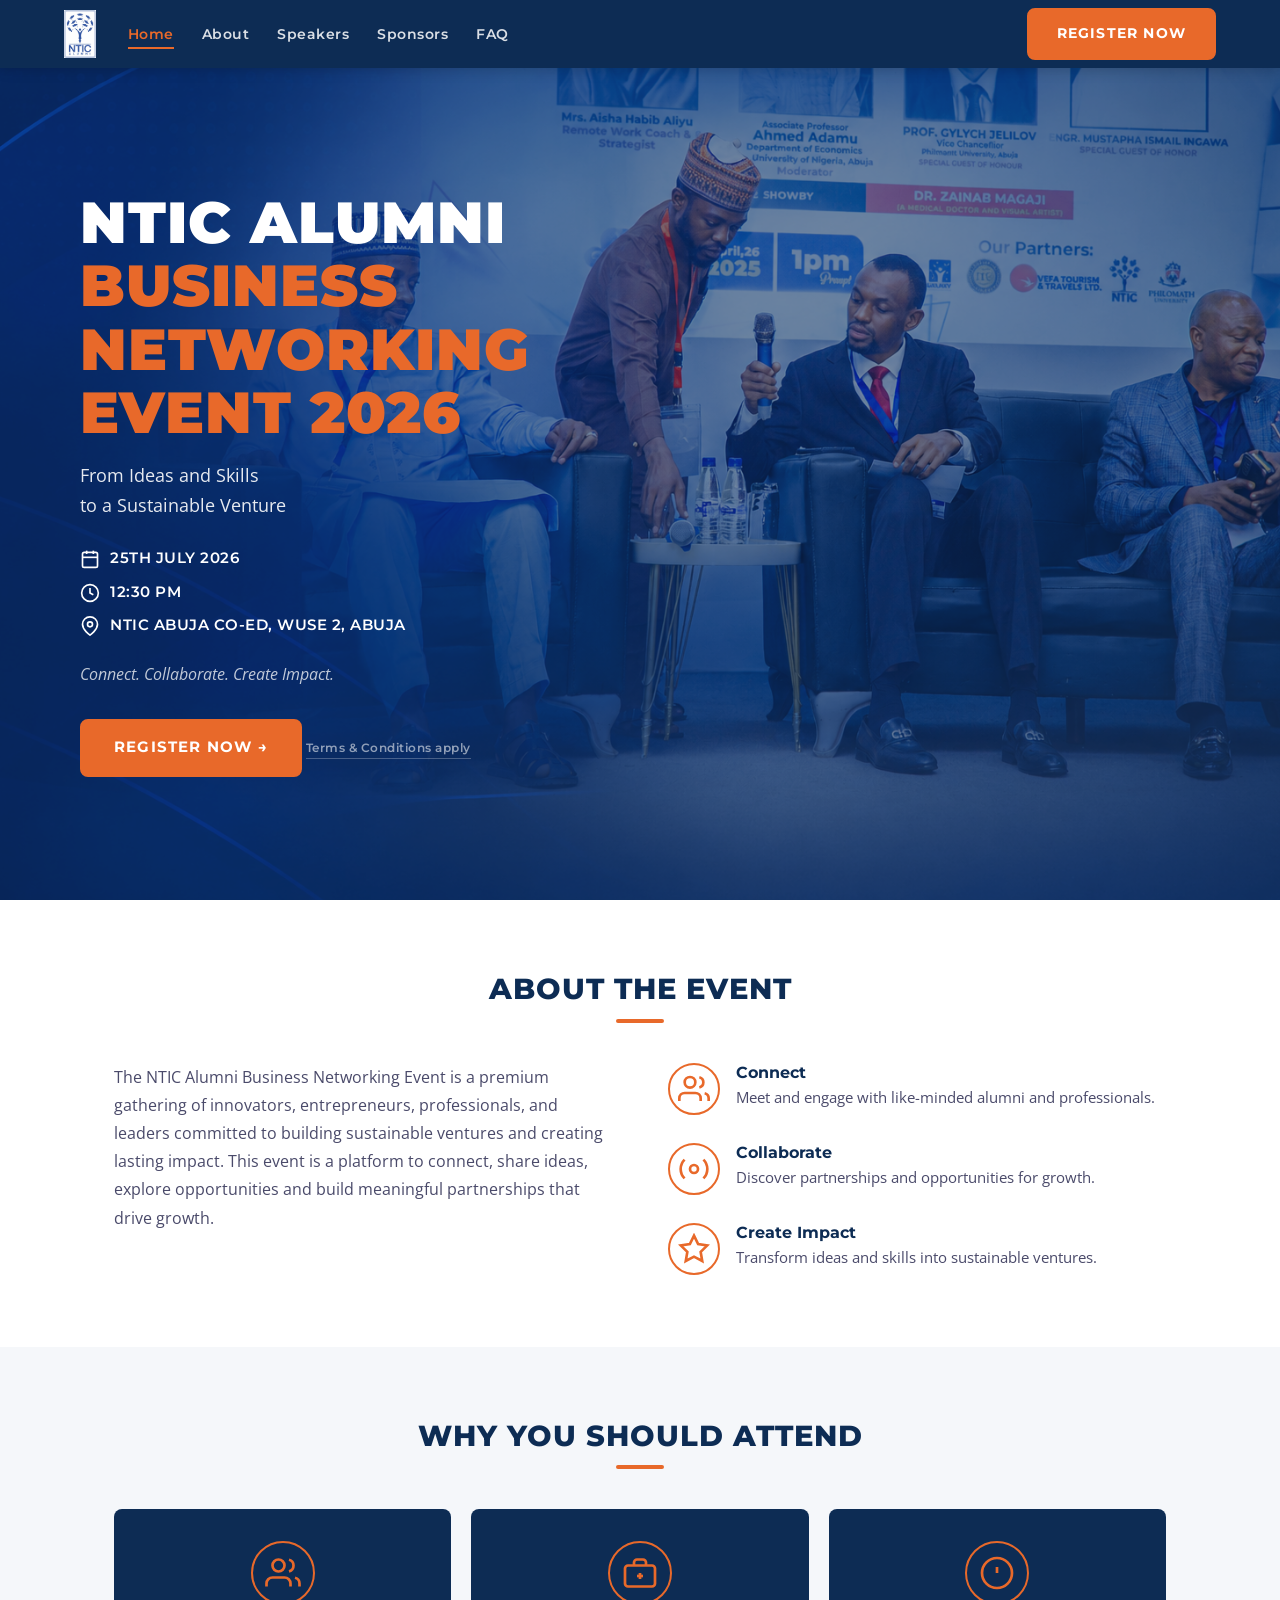
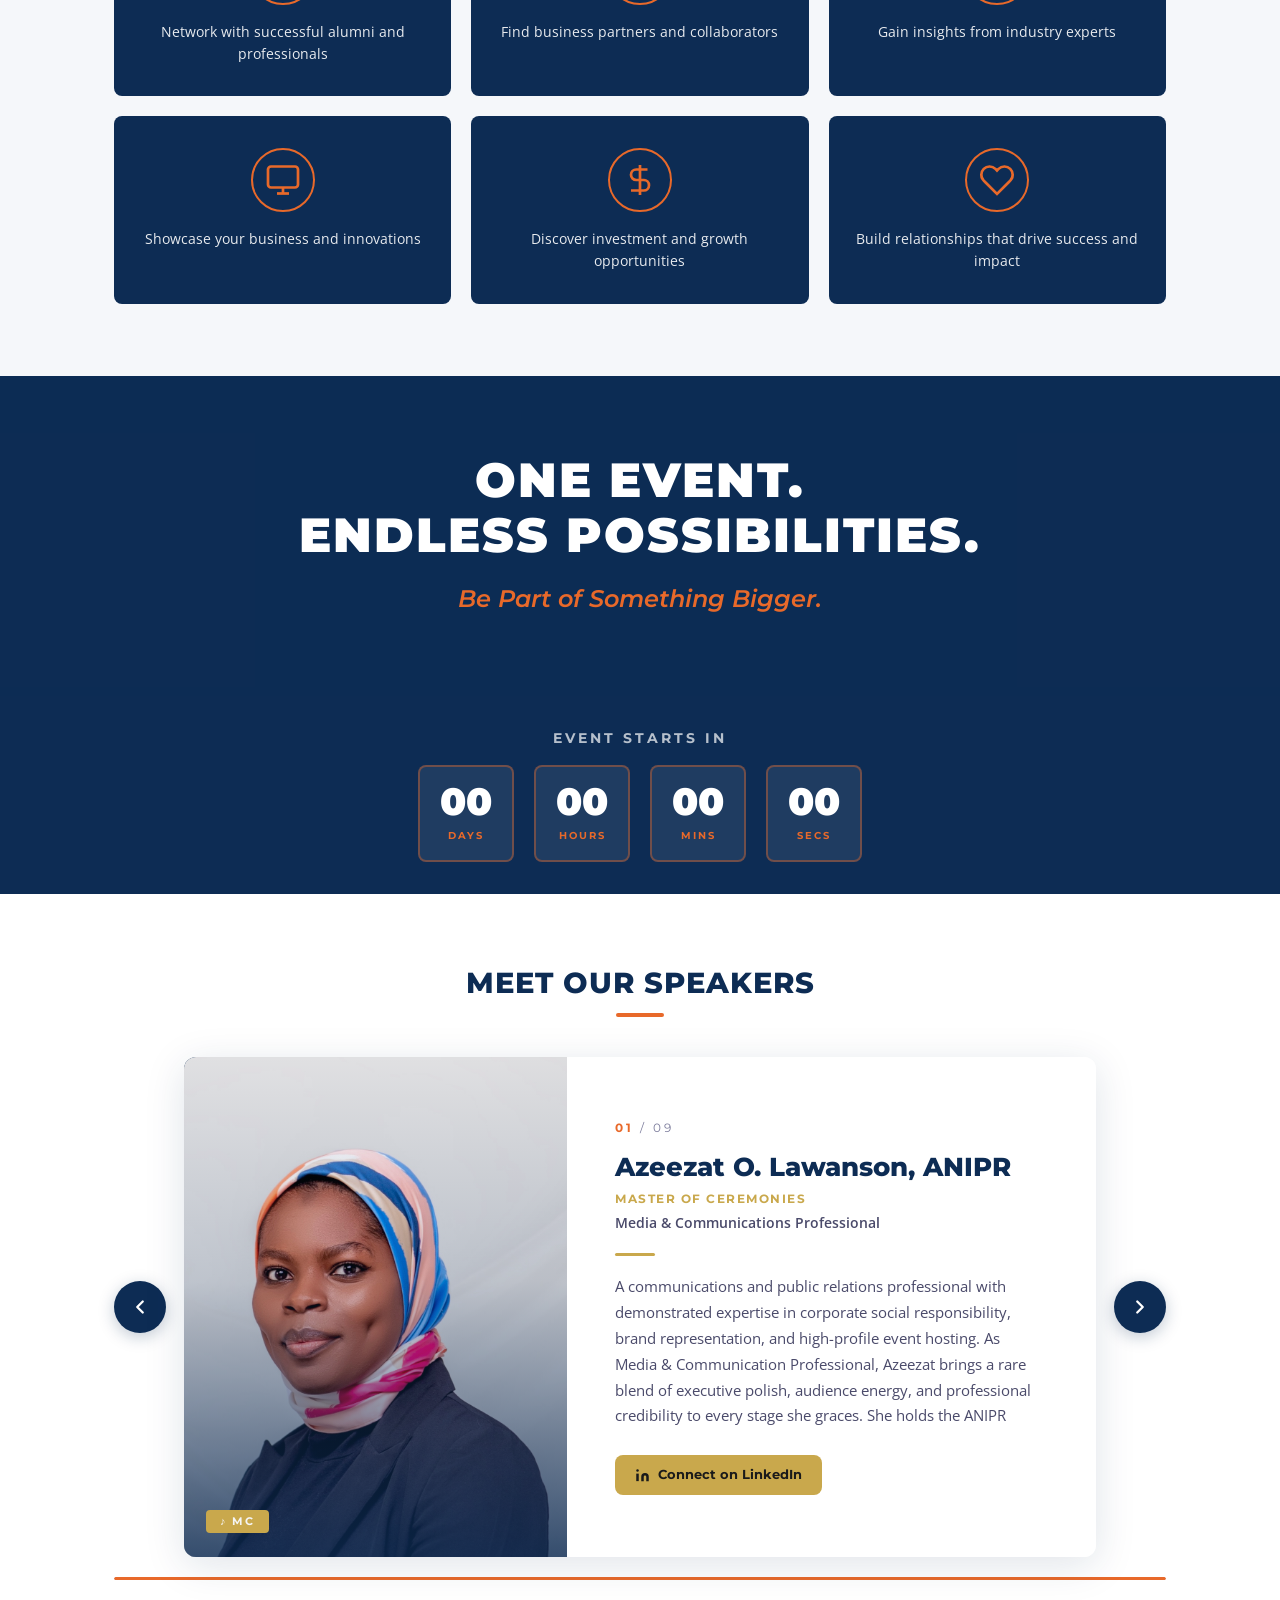
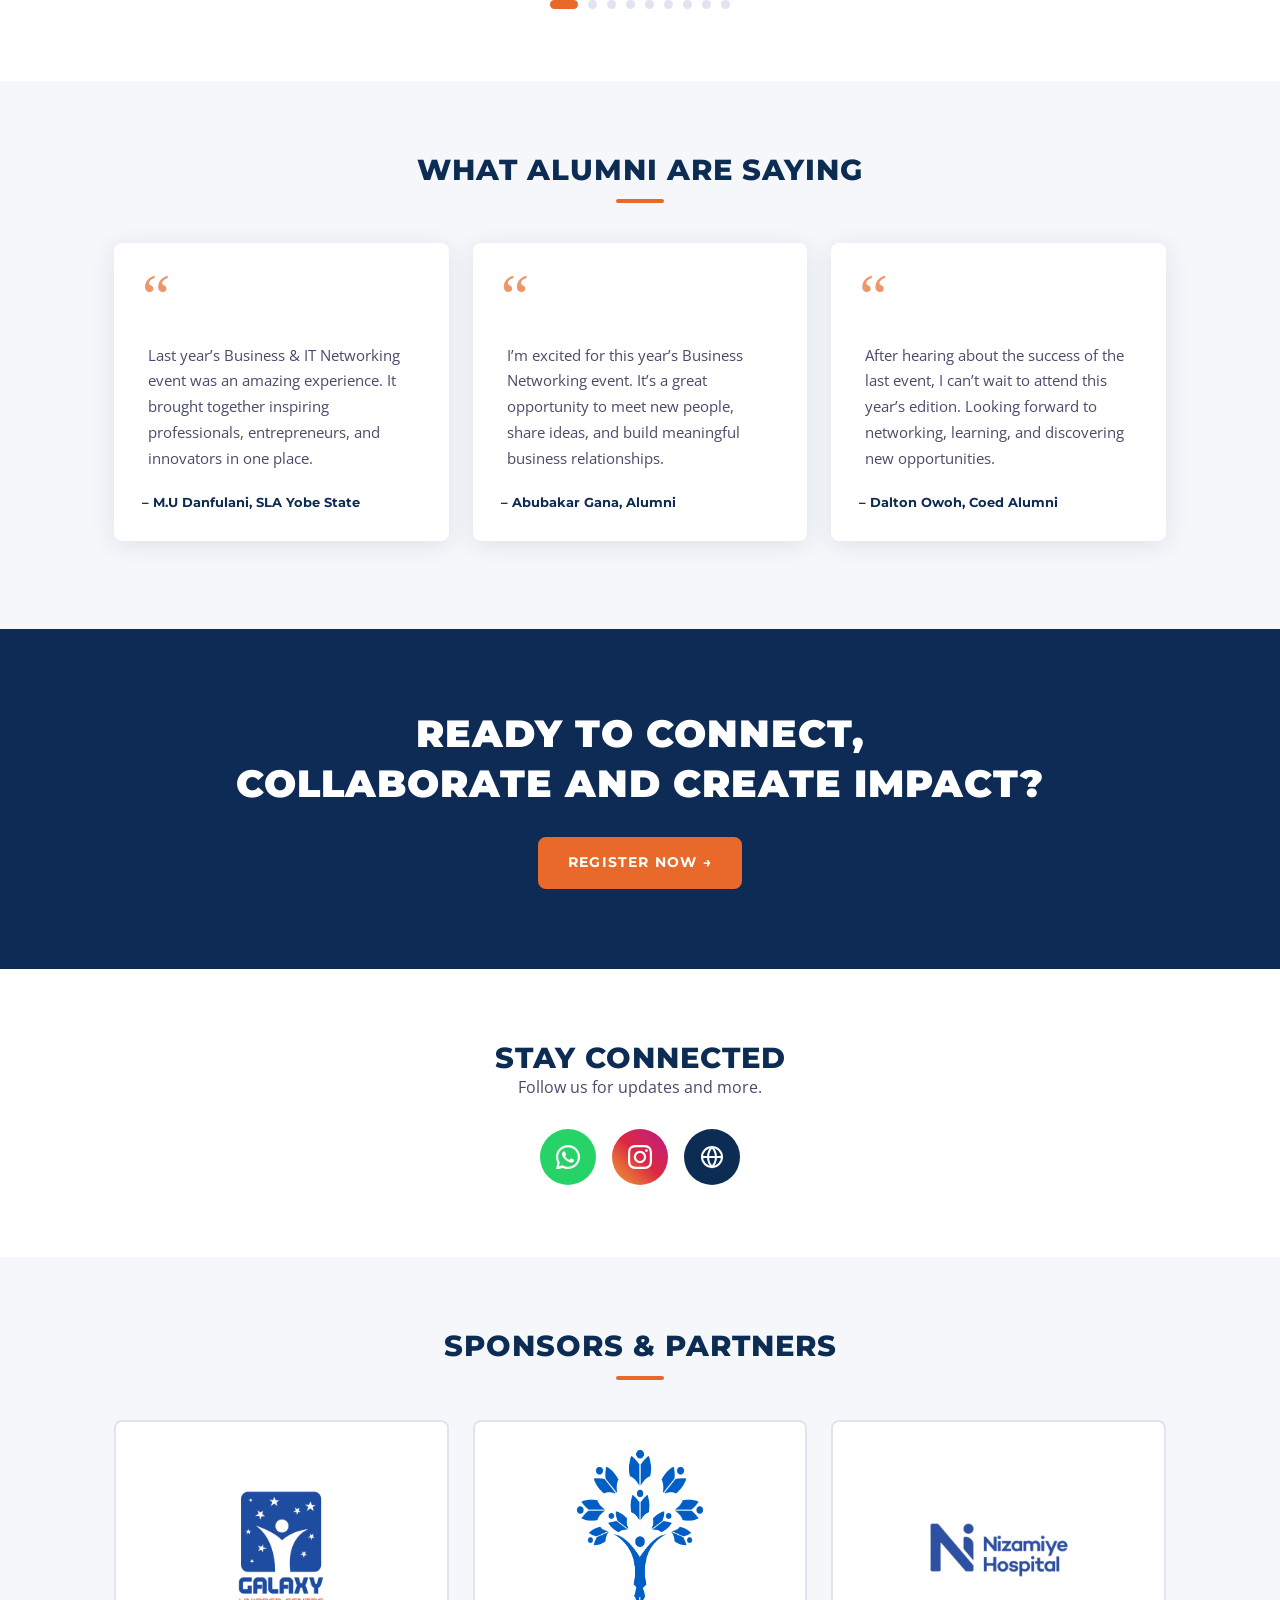
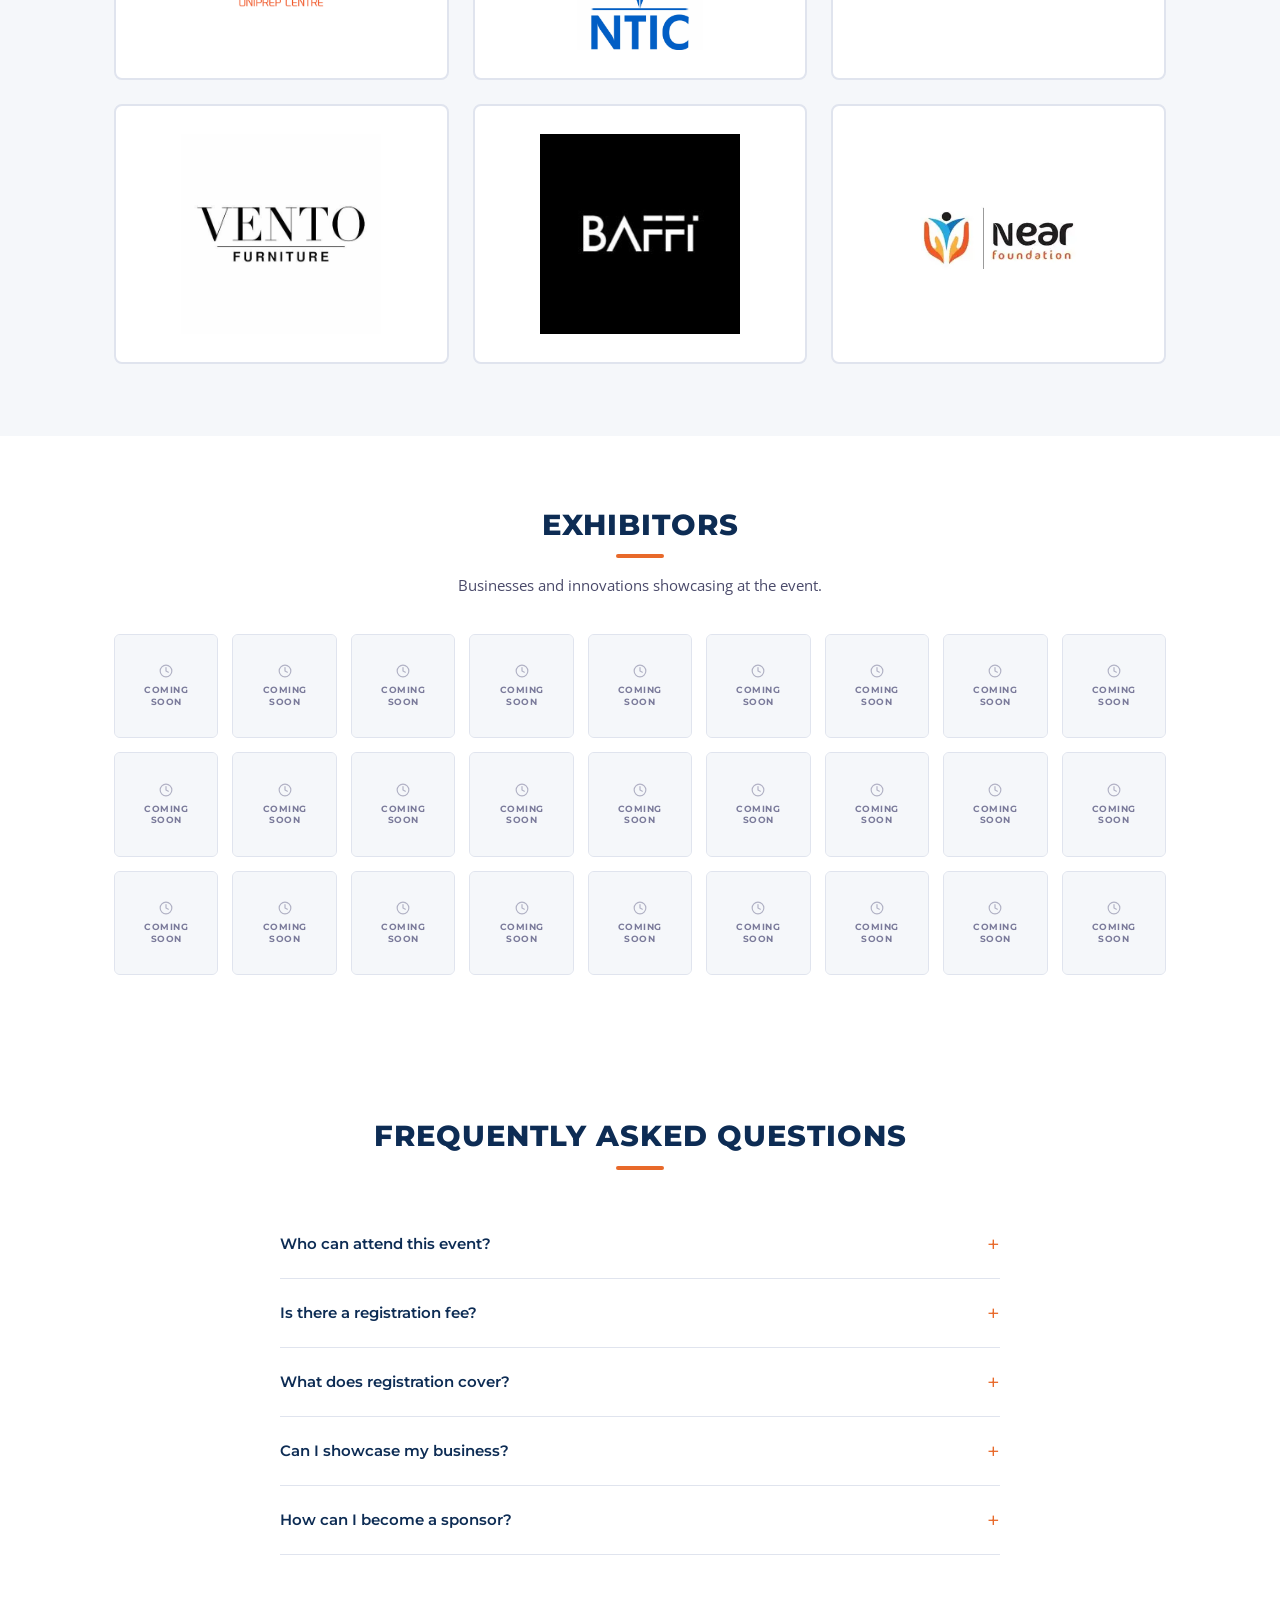
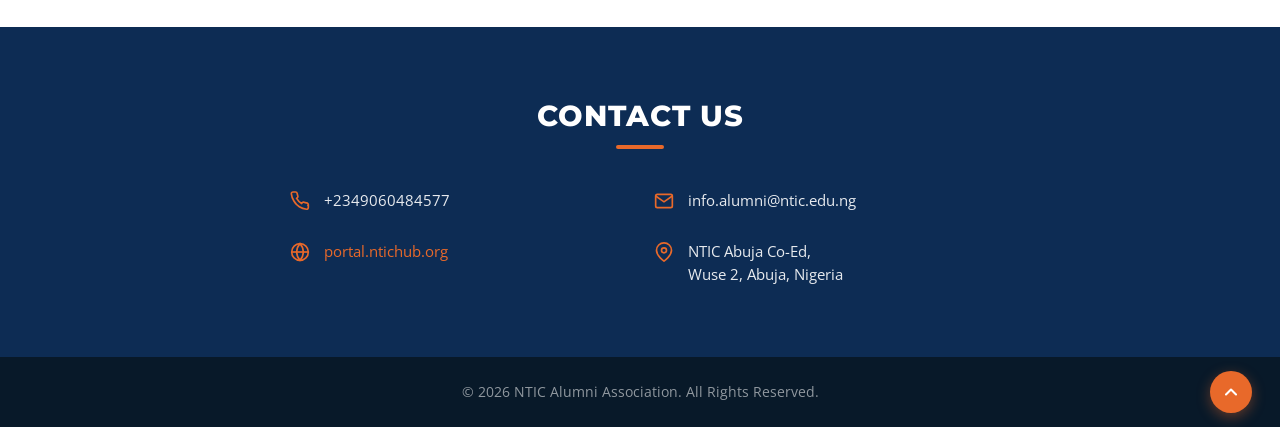
==== index.html @ 0ff814b7 "Update index.html" ====
<!DOCTYPE html>
<html lang="en">
<head>
  <meta charset="UTF-8" />
  <meta name="viewport" content="width=device-width, initial-scale=1.0" />
  <title>NTIC Alumni Business Networking Event 2026</title>
  <link href="https://fonts.googleapis.com/css2?family=Montserrat:wght@400;600;700;800;900&family=Open+Sans:wght@400;500;600&display=swap" rel="stylesheet" />
  <link rel="stylesheet" href="style.css" />
  <link rel="icon" type="image/png" href="images/favicon.png">

</head>
<body>

  <!-- ===================== STICKY NAV ===================== -->
  <nav class="navbar" id="navbar">
    <div class="nav-container">
      <a href="#" class="nav-logo">
        <img src="images/logo.png" alt="NTIC Alumni Logo" onerror="this.onerror=null;this.src='';this.parentElement.innerHTML='<div class=\'logo-text\'>NTIC<br><span>ALUMNI</span></div>'" />
      </a>
      <ul class="nav-links">
        <li><a href="#home" class="nav-link active">Home</a></li>
        <li><a href="#about" class="nav-link">About</a></li>
        <li><a href="#speakers" class="nav-link">Speakers</a></li>
        <li><a href="#sponsors" class="nav-link">Sponsors</a></li>
        <li><a href="#faq" class="nav-link">FAQ</a></li>
      </ul>
      <a href="https://ntichub.org/networking2026" target="_blank" class="btn-register nav-cta">REGISTER NOW</a>
      <button class="hamburger" id="hamburger" aria-label="Toggle menu">
        <span></span><span></span><span></span>
      </button>
    </div>
  </nav>

  <!-- Mobile menu -->
  <div class="mobile-menu" id="mobileMenu">
    <a href="#home" class="mobile-link">Home</a>
    <a href="#about" class="mobile-link">About</a>
    <a href="#speakers" class="mobile-link">Speakers</a>
    <a href="#sponsors" class="mobile-link">Sponsors</a>
    <a href="#faq" class="mobile-link">FAQ</a>
    <a href="https://ntichub.org/networking2026" target="_blank" class="btn-register mobile-cta">REGISTER NOW</a>
  </div>

  <!-- ===================== HERO ===================== -->
  <section class="hero" id="home">
    <div class="hero-overlay"></div>
    <img src="images/Hero-bg.png" alt="Hero background" class="hero-bg-img" onerror="this.style.display='none'" />
    <div class="hero-content">
      <h1 class="hero-title">
        NTIC ALUMNI<br />
        <span class="hero-accent">BUSINESS<br />NETWORKING<br />EVENT 2026</span>
      </h1>
      <p class="hero-subtitle">From Ideas and Skills<br />to a Sustainable Venture</p>
      <div class="hero-meta">
        <div class="hero-meta-item">
          <svg width="20" height="20" viewBox="0 0 24 24" fill="none" stroke="currentColor" stroke-width="2"><rect x="3" y="4" width="18" height="18" rx="2"/><line x1="16" y1="2" x2="16" y2="6"/><line x1="8" y1="2" x2="8" y2="6"/><line x1="3" y1="10" x2="21" y2="10"/></svg>
          <span>25TH JULY 2026</span>
        </div>
        <div class="hero-meta-item">
          <svg width="20" height="20" viewBox="0 0 24 24" fill="none" stroke="currentColor" stroke-width="2"><circle cx="12" cy="12" r="10"/><polyline points="12 6 12 12 16 14"/></svg>
          <span>12:30 PM</span>
        </div>
        <div class="hero-meta-item">
          <svg width="20" height="20" viewBox="0 0 24 24" fill="none" stroke="currentColor" stroke-width="2"><path d="M21 10c0 7-9 13-9 13s-9-6-9-13a9 9 0 0 1 18 0z"/><circle cx="12" cy="10" r="3"/></svg>
          <span>NTIC ABUJA CO-ED, WUSE 2, ABUJA</span>
        </div>
      </div>
      <p class="hero-tagline">Connect. Collaborate. Create Impact.</p>
      <a href="https://ntichub.org/exclusive/exclusive_register.php?code=NTICALUM-91BE0E" target="_blank" class="btn-register hero-btn">REGISTER NOW &rarr;</a>
      <a href="terms.html" target="_blank" class="hero-tc-link">Terms &amp; Conditions apply</a>
    </div>
  </section>

  <!-- ===================== ABOUT ===================== -->
  <section class="about section" id="about">
    <div class="container">
      <h2 class="section-title">ABOUT THE EVENT</h2>
      <div class="section-divider"></div>
      <div class="about-grid">
        <div class="about-text">
          <p>The NTIC Alumni Business Networking Event is a premium gathering of innovators, entrepreneurs, professionals, and leaders committed to building sustainable ventures and creating lasting impact. This event is a platform to connect, share ideas, explore opportunities and build meaningful partnerships that drive growth.</p>
        </div>
        <div class="about-pillars">
          <div class="pillar">
            <div class="pillar-icon">
              <svg width="32" height="32" viewBox="0 0 24 24" fill="none" stroke="#E8692A" stroke-width="2"><path d="M17 21v-2a4 4 0 0 0-4-4H5a4 4 0 0 0-4 4v2"/><circle cx="9" cy="7" r="4"/><path d="M23 21v-2a4 4 0 0 0-3-3.87"/><path d="M16 3.13a4 4 0 0 1 0 7.75"/></svg>
            </div>
            <div>
              <h4>Connect</h4>
              <p>Meet and engage with like-minded alumni and professionals.</p>
            </div>
          </div>
          <div class="pillar">
            <div class="pillar-icon">
              <svg width="32" height="32" viewBox="0 0 24 24" fill="none" stroke="#E8692A" stroke-width="2"><circle cx="12" cy="12" r="3"/><path d="M19.07 4.93a10 10 0 0 1 0 14.14"/><path d="M4.93 4.93a10 10 0 0 0 0 14.14"/></svg>
            </div>
            <div>
              <h4>Collaborate</h4>
              <p>Discover partnerships and opportunities for growth.</p>
            </div>
          </div>
          <div class="pillar">
            <div class="pillar-icon">
              <svg width="32" height="32" viewBox="0 0 24 24" fill="none" stroke="#E8692A" stroke-width="2"><polygon points="12 2 15.09 8.26 22 9.27 17 14.14 18.18 21.02 12 17.77 5.82 21.02 7 14.14 2 9.27 8.91 8.26 12 2"/></svg>
            </div>
            <div>
              <h4>Create Impact</h4>
              <p>Transform ideas and skills into sustainable ventures.</p>
            </div>
          </div>
        </div>
      </div>
    </div>
  </section>

  <!-- ===================== WHY ATTEND ===================== -->
  <section class="why section" id="why">
    <div class="container">
      <h2 class="section-title">WHY YOU SHOULD ATTEND</h2>
      <div class="section-divider"></div>
      <div class="why-grid">
        <div class="why-card">
          <div class="why-icon">
            <svg width="36" height="36" viewBox="0 0 24 24" fill="none" stroke="#E8692A" stroke-width="1.8"><path d="M17 21v-2a4 4 0 0 0-4-4H5a4 4 0 0 0-4 4v2"/><circle cx="9" cy="7" r="4"/><path d="M23 21v-2a4 4 0 0 0-3-3.87"/><path d="M16 3.13a4 4 0 0 1 0 7.75"/></svg>
          </div>
          <p>Network with successful alumni and professionals</p>
        </div>
        <div class="why-card">
          <div class="why-icon">
            <svg width="36" height="36" viewBox="0 0 24 24" fill="none" stroke="#E8692A" stroke-width="1.8"><rect x="2" y="7" width="20" height="14" rx="2"/><path d="M16 7V5a2 2 0 0 0-2-2h-4a2 2 0 0 0-2 2v2"/><line x1="12" y1="12" x2="12" y2="16"/><line x1="10" y1="14" x2="14" y2="14"/></svg>
          </div>
          <p>Find business partners and collaborators</p>
        </div>
        <div class="why-card">
          <div class="why-icon">
            <svg width="36" height="36" viewBox="0 0 24 24" fill="none" stroke="#E8692A" stroke-width="1.8"><circle cx="12" cy="12" r="10"/><line x1="12" y1="8" x2="12" y2="12"/><line x1="12" y1="16" x2="12.01" y2="16"/></svg>
          </div>
          <p>Gain insights from industry experts</p>
        </div>
        <div class="why-card">
          <div class="why-icon">
            <svg width="36" height="36" viewBox="0 0 24 24" fill="none" stroke="#E8692A" stroke-width="1.8"><rect x="2" y="3" width="20" height="14" rx="2"/><path d="M8 21h8"/><path d="M12 17v4"/></svg>
          </div>
          <p>Showcase your business and innovations</p>
        </div>
        <div class="why-card">
          <div class="why-icon">
            <svg width="36" height="36" viewBox="0 0 24 24" fill="none" stroke="#E8692A" stroke-width="1.8"><line x1="12" y1="2" x2="12" y2="22"/><path d="M17 5H9.5a3.5 3.5 0 0 0 0 7h5a3.5 3.5 0 0 1 0 7H6"/></svg>
          </div>
          <p>Discover investment and growth opportunities</p>
        </div>
        <div class="why-card">
          <div class="why-icon">
            <svg width="36" height="36" viewBox="0 0 24 24" fill="none" stroke="#E8692A" stroke-width="1.8"><path d="M20.84 4.61a5.5 5.5 0 0 0-7.78 0L12 5.67l-1.06-1.06a5.5 5.5 0 0 0-7.78 7.78l1.06 1.06L12 21.23l7.78-7.78 1.06-1.06a5.5 5.5 0 0 0 0-7.78z"/></svg>
          </div>
          <p>Build relationships that drive success and impact</p>
        </div>
      </div>
    </div>
  </section>

  <!-- ===================== ONE EVENT BANNER ===================== -->
  <section class="banner-dark">
    <div class="banner-overlay"></div>
    <img src="images/city-bg.jpg" alt="City background" class="banner-bg-img" onerror="this.style.display='none'" />
    <div class="banner-content">
      <h2 class="banner-heading">ONE EVENT.<br />ENDLESS POSSIBILITIES.</h2>
      <p class="banner-italic">Be Part of Something Bigger.</p>
    </div>
  </section>

  <!-- ===================== COUNTDOWN ===================== -->
  <section class="countdown-section">
    <p class="countdown-label">EVENT STARTS IN</p>
    <div class="countdown" id="countdown">
      <div class="countdown-item">
        <span class="countdown-num" id="cd-days">00</span>
        <span class="countdown-unit">DAYS</span>
      </div>
      <div class="countdown-item">
        <span class="countdown-num" id="cd-hours">00</span>
        <span class="countdown-unit">HOURS</span>
      </div>
      <div class="countdown-item">
        <span class="countdown-num" id="cd-mins">00</span>
        <span class="countdown-unit">MINS</span>
      </div>
      <div class="countdown-item">
        <span class="countdown-num" id="cd-secs">00</span>
        <span class="countdown-unit">SECS</span>
      </div>
    </div>
  </section>

  <!-- ===================== SPEAKERS ===================== -->

<section class="speakers section" id="speakers">
  <div class="container">
    <h2 class="section-title">MEET OUR SPEAKERS</h2>
    <div class="section-divider"></div>

    <div class="speaker-slider-wrapper" id="speakerSlider">

      <!-- Prev Arrow -->
      <button class="s-arrow s-prev" id="sPrev" aria-label="Previous speaker">
        <svg width="22" height="22" viewBox="0 0 24 24" fill="none"
             stroke="currentColor" stroke-width="2.5"
             stroke-linecap="round" stroke-linejoin="round">
          <polyline points="15 18 9 12 15 6"/>
        </svg>
      </button>

      <!-- Slides Track -->
      <div class="s-track">
        <!-- ── NEW SLIDE: MC ─────────────────────────────── -->
        <div class="s-slide active">
          <div class="s-photo">
            <img src="images/Azeezat Lawanson.jpeg"
                 alt="Azeezat O. Lawanson" loading="lazy"/>
            <div class="s-overlay">
              <span class="s-badge mc-badge" style="color: #F5F5F5;">&#9834; MC</span>
            </div>
          </div>
          <div class="s-content">
            <p class="s-count">01 <em>/ 09</em></p>
            <h3 class="s-name">Azeezat O. Lawanson, ANIPR</h3>
            <p class="s-role s-role--mc">MASTER OF CEREMONIES</p>
            <p class="s-company">Media &amp; Communications Professional</p>
            <div class="s-rule s-rule--mc"></div>
            <p class="s-bio">A communications and public relations professional with demonstrated expertise in corporate social responsibility, brand representation, and high-profile event hosting. As Media & Communication Professional, Azeezat brings a rare blend of executive polish, audience energy, and professional credibility to every stage she graces. She holds the ANIPR designation, affirming her standing in Nigeria's public relations industry.</p>
            <a href="https://www.linkedin.com/in/azeezat-o-lawanson-anipr-5718a1224/"
               target="_blank" rel="noopener" class="s-linkedin s-linkedin--mc">
              <svg width="15" height="15" viewBox="0 0 24 24" fill="currentColor">
                <path d="M16 8a6 6 0 0 1 6 6v7h-4v-7a2 2 0 0 0-2-2 2 2 0 0 0-2 2v7h-4v-7a6 6 0 0 1 6-6z"/>
                <rect x="2" y="9" width="4" height="12"/><circle cx="4" cy="4" r="2"/>
              </svg>
              Connect on LinkedIn
            </a>
          </div>
        </div>

        <!-- ── NEW SLIDE: MODERATOR ──────────────────────── -->
        <div class="s-slide">
          <div class="s-photo">
            <img src="images/Dr Umar Adam Ibrahim.jpeg"
                 alt="Dr. Umar Adam Ibrahim" loading="lazy"/>
            <div class="s-overlay">
              <span class="s-badge moderator-badge" style="color: #F5F5F5;">&#9671; MODERATOR</span>
            </div>
          </div>
          <div class="s-content">
            <p class="s-count">02 <em>/ 09</em></p>
            <h3 class="s-name">Dr. Umar Adam Ibrahim</h3>
            <p class="s-role s-role--mod">MODERATOR</p>
            <p class="s-company">Director &mdash; STEM Research Center</p>
            <div class="s-rule s-rule--mod"></div>
            <p class="s-bio">A seasoned academic leader and STEM advocate serving as Director of the STEM Research Center. Dr. Ibrahim brings intellectual rigour, structured facilitation, and deep domain expertise to every platform he leads. His ability to synthesise complex ideas, manage diverse panel dynamics, and guide meaningful discourse makes him the ideal voice to anchor the conversations that will shape this event.</p>
            <a href="https://www.linkedin.com/in/umar-adam-ibrahim/"
               target="_blank" rel="noopener" class="s-linkedin s-linkedin--mod">
              <svg width="15" height="15" viewBox="0 0 24 24" fill="currentColor">
                <path d="M16 8a6 6 0 0 1 6 6v7h-4v-7a2 2 0 0 0-2-2 2 2 0 0 0-2 2v7h-4v-7a6 6 0 0 1 6-6z"/>
                <rect x="2" y="9" width="4" height="12"/><circle cx="4" cy="4" r="2"/>
              </svg>
              Connect on LinkedIn
            </a>
          </div>
        </div>

       <!-- SLIDE 1 -->
        <div class="s-slide active">
          <div class="s-photo">
            <img src="images/Dr Chudi Ugwuada-Ezirigwe.jpeg"
                 alt="Dr Chudi Ugwuada-Ezirigwe" loading="lazy"/>
            <div class="s-overlay">
              <span class="s-badge keynote-badge">&#10022; KEYNOTE SPEAKER</span>
            </div>
          </div>
          <div class="s-content">
            <p class="s-count">03 <em>/ 09</em></p>
            <h3 class="s-name">Dr Chudi Ugwuada-Ezirigwe</h3>
            <p class="s-role">CHIEF EXECUTIVE / MANAGING DIRECTOR</p>
            <p class="s-company">Ag. Managing Director/CEO &mdash; Abuja Enterprise Agency (AEA)</p>
            <div class="s-rule"></div>
            <p class="s-bio">Dr. Chudi Ugwuada-Ezirigwe serves as the Acting Managing Director and CEO of the Abuja Enterprise Agency (AEA), championing entrepreneurship, investment facilitation, and economic development across the Federal Capital Territory. He brings extensive leadership experience in public sector enterprise and business development, positioning AEA as a key catalyst for sustainable economic growth in Abuja.</p>
            <a href="https://www.linkedin.com/in/chudi-ugwuada-ezirigwe-99b52832/"
               target="_blank" rel="noopener" class="s-linkedin">
              <svg width="15" height="15" viewBox="0 0 24 24" fill="currentColor">
                <path d="M16 8a6 6 0 0 1 6 6v7h-4v-7a2 2 0 0 0-2-2 2 2 0 0 0-2 2v7h-4v-7a6 6 0 0 1 6-6z"/>
                <rect x="2" y="9" width="4" height="12"/><circle cx="4" cy="4" r="2"/>
              </svg>
              Connect on LinkedIn
            </a>
          </div>
        </div>

        <!-- SLIDE 2 -->
        <div class="s-slide">
          <div class="s-photo">
            <img src="images/Surayyah Ahmad.jpeg"
                 alt="Surayyah Ahmad" loading="lazy"/>
            <div class="s-overlay">
              <span class="s-badge panelist-badge">PANELIST</span>
            </div>
          </div>
          <div class="s-content">
            <p class="s-count">04 <em>/ 09</em></p>
            <h3 class="s-name">Surayyah Ahmad</h3>
            <p class="s-alumni-tag">&#127891; NTIC Alumni &bull; Class of 2013</p>
            <p class="s-role">CO-FOUNDER / TASK MASTER</p>
            <p class="s-company">Founding Partner, Sabou Capital &nbsp;&bull;&nbsp; Task Master, YEIB</p>
            <div class="s-rule"></div>
            <p class="s-bio">Founding Partner at Sabou Capital, an investment platform providing funding and technical support to high-growth SMEs across West and Central Africa with a strong gender lens. She chairs the Laidlaw Foundation Women in Business Board and serves on several startup advisory boards. She is also the Taskmaster spearheading the operationalisation of the Youth Entrepreneurship Investment Bank (YEIB) &mdash; a $300 million blended capital vehicle co-owned by NSIA and DBN, conceptualised by the African Development Bank.</p>
            <a href="https://www.linkedin.com/in/surayyah-ahmad-sani/"
               target="_blank" rel="noopener" class="s-linkedin">
              <svg width="15" height="15" viewBox="0 0 24 24" fill="currentColor">
                <path d="M16 8a6 6 0 0 1 6 6v7h-4v-7a2 2 0 0 0-2-2 2 2 0 0 0-2 2v7h-4v-7a6 6 0 0 1 6-6z"/>
                <rect x="2" y="9" width="4" height="12"/><circle cx="4" cy="4" r="2"/>
              </svg>
              Connect on LinkedIn
            </a>
          </div>
        </div>

        <!-- SLIDE 3 -->
        <div class="s-slide">
          <div class="s-photo">
            <img src="images/Layla.jpeg"
                 alt="Laylah Ali Othman" loading="lazy"/>
            <div class="s-overlay">
              <span class="s-badge panelist-badge">PANELIST</span>
            </div>
          </div>
          <div class="s-content">
            <p class="s-count">05 <em>/ 09</em></p>
            <h3 class="s-name">Laylah Ali Othman</h3>
            <p class="s-role">FOUNDER / CEO</p>
            <p class="s-company">CEO &mdash; L&amp;N Group of Companies</p>
            <div class="s-rule"></div>
            <p class="s-bio">A renowned entrepreneur, motivational speaker, and philanthropist committed to inspiring and uplifting others. Through her YouTube channel, she shares insightful business advice, powerful motivational quotes, and highlights of her charity work. She is best known for her home furnishings business and as the owner of the L Magazine publishing company, home to the flagship programme Voices of the Youth.</p>
            <a href="https://www.linkedin.com/in/laylah-ali-othman-81280b91/"
               target="_blank" rel="noopener" class="s-linkedin">
              <svg width="15" height="15" viewBox="0 0 24 24" fill="currentColor">
                <path d="M16 8a6 6 0 0 1 6 6v7h-4v-7a2 2 0 0 0-2-2 2 2 0 0 0-2 2v7h-4v-7a6 6 0 0 1 6-6z"/>
                <rect x="2" y="9" width="4" height="12"/><circle cx="4" cy="4" r="2"/>
              </svg>
              Connect on LinkedIn
            </a>
          </div>
        </div>

        <!-- SLIDE 4 -->
        <div class="s-slide">
          <div class="s-photo">
            <img src="images/Kenneth_Sesugh_Uvah_1080x1080.jpg"
                 alt="Kenneth Sesugh Uvah" loading="lazy"/>
            <div class="s-overlay">
              <span class="s-badge panelist-badge">PANELIST</span>
            </div>
          </div>
          <div class="s-content">
            <p class="s-count">06 <em>/ 09</em></p>
            <h3 class="s-name">Kenneth Sesugh Uvah</h3>
            <p class="s-role">MD / CO-FOUNDER</p>
            <p class="s-company">MD &amp; Co-founder &mdash; Hyella Limited</p>
            <div class="s-rule"></div>
            <p class="s-bio">A Nigerian tech entrepreneur and executive best known as the Managing Director and Co-founder of Hyella Limited, a software solutions and digital management firm. He oversees management systems utilised across multiple sectors including real estate and enterprise operations. Kenneth also co-leads Maybeach Technologies, driving digital innovation across Nigeria's business landscape.</p>
            <a href="https://www.linkedin.com/in/kenneth-uvah-652b79104/"
               target="_blank" rel="noopener" class="s-linkedin">
              <svg width="15" height="15" viewBox="0 0 24 24" fill="currentColor">
                <path d="M16 8a6 6 0 0 1 6 6v7h-4v-7a2 2 0 0 0-2-2 2 2 0 0 0-2 2v7h-4v-7a6 6 0 0 1 6-6z"/>
                <rect x="2" y="9" width="4" height="12"/><circle cx="4" cy="4" r="2"/>
              </svg>
              Connect on LinkedIn
            </a>
          </div>
        </div>

        <!-- SLIDE 5 -->
        <div class="s-slide">
          <div class="s-photo">
            <img src="images/Aisha Ibrahim Abba.jpg"
                 alt="Aisha Ibrahim Abba" loading="lazy"/>
            <div class="s-overlay">
              <span class="s-badge panelist-badge">PANELIST</span>
            </div>
          </div>
          <div class="s-content">
            <p class="s-count">07 <em>/ 09</em></p>
            <h3 class="s-name">Aisha Ibrahim Abba</h3>
            <p class="s-role">DIRECTOR</p>
            <p class="s-company">Director &mdash; Ignite Capital</p>
            <div class="s-rule"></div>
            <p class="s-bio">A board member and visionary leader at Ignite Capital, an investment firm focused on driving private capital and entrepreneurial ecosystems across Africa. A multidisciplinary professional with deep corporate experience bridging engineering, banking, global trade, and the energy sector &mdash; Aisha brings a rare blend of technical rigour and strategic insight to every boardroom she enters.</p>
            <a href="https://www.linkedin.com/"
               target="_blank" rel="noopener" class="s-linkedin">
              <svg width="15" height="15" viewBox="0 0 24 24" fill="currentColor">
                <path d="M16 8a6 6 0 0 1 6 6v7h-4v-7a2 2 0 0 0-2-2 2 2 0 0 0-2 2v7h-4v-7a6 6 0 0 1 6-6z"/>
                <rect x="2" y="9" width="4" height="12"/><circle cx="4" cy="4" r="2"/>
              </svg>
              Connect on LinkedIn
            </a>
          </div>
        </div>

        <!-- SLIDE 6 -->
        <div class="s-slide">
          <div class="s-photo">
            <img src="images/Jamil S.G Isimbabi.jpeg"
                 alt="Jamil S.G Isimbabi" loading="lazy"/>
            <div class="s-overlay">
              <span class="s-badge panelist-badge">PANELIST</span>
            </div>
          </div>
          <div class="s-content">
            <p class="s-count">08 <em>/ 09</em></p>
            <h3 class="s-name">Jamil S.G. Isimbabi</h3>
            <p class="s-role">CEO / DESIGN CONSULTANT</p>
            <p class="s-company">Founder &amp; CEO &mdash; TreuHand Architecture &amp; Design</p>
            <div class="s-rule"></div>
            <p class="s-bio">As a Design Consultant, Mr. Isimbabi is a Founder &amp; CEO of TreuHand Architecture &amp; Design, an Abuja-based practice committed to elevating the built environment through experiential design, human-centred thinking, and immersive technology (VR/AR). With over a decade of experience in interior architecture and project delivery, his work centres on one belief: spaces should feel good, intuitive, and emotionally aligned with the people who use them. TreuHand integrates Virtual and Augmented Reality as standard tools, ensuring clients fully experience their spaces before they are built.</p>
            <a href="https://www.linkedin.com/in/jamilisimbabi/"
               target="_blank" rel="noopener" class="s-linkedin">
              <svg width="15" height="15" viewBox="0 0 24 24" fill="currentColor">
                <path d="M16 8a6 6 0 0 1 6 6v7h-4v-7a2 2 0 0 0-2-2 2 2 0 0 0-2 2v7h-4v-7a6 6 0 0 1 6-6z"/>
                <rect x="2" y="9" width="4" height="12"/><circle cx="4" cy="4" r="2"/>
              </svg>
              Connect on LinkedIn
            </a>
          </div>
        </div>

        <!-- SLIDE 7 -->
        <div class="s-slide">
          <div class="s-photo">
            <img src="images/Abdulmajeed Amussah.jpeg"
                 alt="Abdulmajeed Amussah" loading="lazy"/>
            <div class="s-overlay">
              <span class="s-badge panelist-badge">PANELIST</span>
            </div>
          </div>
          <div class="s-content">
            <p class="s-count">09 <em>/ 09</em></p>
            <h3 class="s-name">Abdulmajeed Amussah</h3>
            <p class="s-role">FOUNDER / CEO</p>
            <p class="s-company">Founder &amp; CEO &mdash; DEER Nigeria</p>
            <div class="s-rule"></div>
            <p class="s-bio">A certified management consultant with a background in mechanical engineering and over 10 years of experience in business development, strategy &amp; operations management, and engineering &amp; process design. He specialises in mining, downstream oil &amp; gas, and power generation &mdash; including on-grid, hybrid, and off-grid renewable energy solutions &mdash; bringing technical precision and strategic thinking to Nigeria's critical sectors.</p>
            <a href="https://www.linkedin.com/in/abdulmajeed-amussah-b122b1a6/"
               target="_blank" rel="noopener" class="s-linkedin">
              <svg width="15" height="15" viewBox="0 0 24 24" fill="currentColor">
                <path d="M16 8a6 6 0 0 1 6 6v7h-4v-7a2 2 0 0 0-2-2 2 2 0 0 0-2 2v7h-4v-7a6 6 0 0 1 6-6z"/>
                <rect x="2" y="9" width="4" height="12"/><circle cx="4" cy="4" r="2"/>
              </svg>
              Connect on LinkedIn
            </a>
          </div>
        </div>

      </div><!-- /.s-track -->

      <!-- Next Arrow -->
      <button class="s-arrow s-next" id="sNext" aria-label="Next speaker">
        <svg width="22" height="22" viewBox="0 0 24 24" fill="none"
             stroke="currentColor" stroke-width="2.5"
             stroke-linecap="round" stroke-linejoin="round">
          <polyline points="9 18 15 12 9 6"/>
        </svg>
      </button>

    </div>

    <!-- Progress bar (fills over 3 s, resets on each slide) -->
    <div class="s-progress">
      <div class="s-progress-bar" id="sProgressBar"></div>
    </div>

    <!-- Dot Indicators -->
     <div class="s-dots" id="sDots">
      <button class="s-dot active" data-slide="0" aria-label="MC"></button>
      <button class="s-dot"        data-slide="1" aria-label="Moderator"></button>
      <button class="s-dot"        data-slide="2" aria-label="Speaker 1"></button>
      <button class="s-dot"        data-slide="3" aria-label="Speaker 2"></button>
      <button class="s-dot"        data-slide="4" aria-label="Speaker 3"></button>
      <button class="s-dot"        data-slide="5" aria-label="Speaker 4"></button>
      <button class="s-dot"        data-slide="6" aria-label="Speaker 5"></button>
      <button class="s-dot"        data-slide="7" aria-label="Speaker 6"></button>
      <button class="s-dot"        data-slide="8" aria-label="Speaker 7"></button>
    </div>

  </div>
</section>

  <!-- ===================== TESTIMONIALS ===================== -->
  <section class="testimonials section" id="testimonials">
    <div class="container">
      <h2 class="section-title">WHAT ALUMNI ARE SAYING</h2>
      <div class="section-divider"></div>
      <div class="testimonials-grid">

        <!-- EDITABLE TESTIMONIAL 1 -->
        <div class="testimonial-card">
          <div class="quote-icon">&ldquo;</div>
          <p class="testimonial-text" contenteditable="true" title="Click to edit">Last year’s Business & IT Networking event was an amazing experience. It brought together inspiring professionals, entrepreneurs, and innovators in one place.</p>
          <span class="testimonial-author">– M.U Danfulani, SLA Yobe State</span>
        </div>

        <!-- EDITABLE TESTIMONIAL 2 -->
        <div class="testimonial-card">
          <div class="quote-icon">&ldquo;</div>
          <p class="testimonial-text" contenteditable="true" title="Click to edit">I’m excited for this year’s Business Networking event. It’s a great opportunity to meet new people, share ideas, and build meaningful business relationships.</p>
          <span class="testimonial-author">– Abubakar Gana, Alumni</span>
        </div>

        <!-- EDITABLE TESTIMONIAL 3 -->
        <div class="testimonial-card">
          <div class="quote-icon">&ldquo;</div>
          <p class="testimonial-text" contenteditable="true" title="Click to edit">After hearing about the success of the last event, I can’t wait to attend this year’s edition. Looking forward to networking, learning, and discovering new opportunities.</p>
          <span class="testimonial-author">– Dalton Owoh, Coed Alumni</span>
        </div>

      </div>
      
    </div>
  </section>

  <!-- ===================== CTA BANNER ===================== -->
  <section class="cta-banner">
    <div class="cta-banner-overlay"></div>
    <img src="images/building.jpg" alt="Venue" class="cta-banner-bg" onerror="this.style.display='none'" />
    <div class="cta-banner-content">
      <h2>READY TO CONNECT,<br />COLLABORATE AND CREATE IMPACT?</h2>
      <a href="https://ntichub.org/networking2026" target="_blank" class="btn-register">REGISTER NOW &rarr;</a>
    </div>
  </section>

  <!-- ===================== STAY CONNECTED ===================== -->
  <section class="social section">
    <div class="container text-center">
      <h2 class="section-title">STAY CONNECTED</h2>
      <p class="social-sub">Follow us for updates and more.</p>
      <div class="social-links">
        <a href="https://wa.me/2349060484577" target="_blank" class="social-btn whatsapp" aria-label="WhatsApp">
          <svg width="24" height="24" viewBox="0 0 24 24" fill="currentColor"><path d="M17.472 14.382c-.297-.149-1.758-.867-2.03-.967-.273-.099-.471-.148-.67.15-.197.297-.767.966-.94 1.164-.173.199-.347.223-.644.075-.297-.15-1.255-.463-2.39-1.475-.883-.788-1.48-1.761-1.653-2.059-.173-.297-.018-.458.13-.606.134-.133.298-.347.446-.52.149-.174.198-.298.298-.497.099-.198.05-.371-.025-.52-.075-.149-.669-1.612-.916-2.207-.242-.579-.487-.5-.669-.51-.173-.008-.371-.01-.57-.01-.198 0-.52.074-.792.372-.272.297-1.04 1.016-1.04 2.479 0 1.462 1.065 2.875 1.213 3.074.149.198 2.096 3.2 5.077 4.487.709.306 1.262.489 1.694.625.712.227 1.36.195 1.871.118.571-.085 1.758-.719 2.006-1.413.248-.694.248-1.289.173-1.413-.074-.124-.272-.198-.57-.347z"/><path d="M12 0C5.373 0 0 5.373 0 12c0 2.118.554 4.103 1.523 5.83L.057 23.886a.5.5 0 0 0 .611.611l6.056-1.466A11.94 11.94 0 0 0 12 24c6.627 0 12-5.373 12-12S18.627 0 12 0zm0 21.818a9.806 9.806 0 0 1-5.001-1.37l-.358-.214-3.718.9.916-3.626-.234-.373A9.818 9.818 0 0 1 2.182 12C2.182 6.57 6.57 2.182 12 2.182S21.818 6.57 21.818 12 17.43 21.818 12 21.818z"/></svg>
        </a>
        <a href="https://instagram.com/ntichub" target="_blank" class="social-btn instagram" aria-label="Instagram">
          <svg width="24" height="24" viewBox="0 0 24 24" fill="currentColor"><path d="M12 2.163c3.204 0 3.584.012 4.85.07 3.252.148 4.771 1.691 4.919 4.919.058 1.265.069 1.645.069 4.849 0 3.205-.012 3.584-.069 4.849-.149 3.225-1.664 4.771-4.919 4.919-1.266.058-1.644.07-4.85.07-3.204 0-3.584-.012-4.849-.07-3.26-.149-4.771-1.699-4.919-4.92-.058-1.265-.07-1.644-.07-4.849 0-3.204.013-3.583.07-4.849.149-3.227 1.664-4.771 4.919-4.919 1.266-.057 1.645-.069 4.849-.069zm0-2.163c-3.259 0-3.667.014-4.947.072-4.358.2-6.78 2.618-6.98 6.98-.059 1.281-.073 1.689-.073 4.948 0 3.259.014 3.668.072 4.948.2 4.358 2.618 6.78 6.98 6.98 1.281.058 1.689.072 4.948.072 3.259 0 3.668-.014 4.948-.072 4.354-.2 6.782-2.618 6.979-6.98.059-1.28.073-1.689.073-4.948 0-3.259-.014-3.667-.072-4.947-.196-4.354-2.617-6.78-6.979-6.98-1.281-.059-1.69-.073-4.949-.073zm0 5.838c-3.403 0-6.162 2.759-6.162 6.162s2.759 6.163 6.162 6.163 6.162-2.759 6.162-6.163c0-3.403-2.759-6.162-6.162-6.162zm0 10.162c-2.209 0-4-1.79-4-4 0-2.209 1.791-4 4-4s4 1.791 4 4c0 2.21-1.791 4-4 4zm6.406-11.845c-.796 0-1.441.645-1.441 1.44s.645 1.44 1.441 1.44c.795 0 1.439-.645 1.439-1.44s-.644-1.44-1.439-1.44z"/></svg>
        </a>
        <a href="https://ntichub.com" target="_blank" class="social-btn website" aria-label="Website">
          <svg width="24" height="24" viewBox="0 0 24 24" fill="none" stroke="currentColor" stroke-width="2"><circle cx="12" cy="12" r="10"/><line x1="2" y1="12" x2="22" y2="12"/><path d="M12 2a15.3 15.3 0 0 1 4 10 15.3 15.3 0 0 1-4 10 15.3 15.3 0 0 1-4-10 15.3 15.3 0 0 1 4-10z"/></svg>
        </a>
      </div>
    </div>
  </section>

  <!-- ===================== SPONSORS ===================== -->
  <section class="sponsors section" id="sponsors">
    <div class="container">
      <h2 class="section-title">SPONSORS & PARTNERS</h2>
      <div class="section-divider"></div>
      <div class="sponsors-grid">
        <!-- Existing -->
        <div class="sponsor-card">
          <img src="images/Galaxy.logo.png" alt="Galaxy Uniprep Centre"/>
        </div>
        <div class="sponsor-card">
          <img src="images/NTIC Logo.jpg" alt="NTIC"/>
        </div>
        <!-- Placeholders -->
        <div class="sponsor-card">
           <img src="images/Nizamiye logo.png" alt="Nizamiye Hospital"/>
        </div>
        <div class="sponsor-card">
          <img src="images/Vento.png" alt="Vento Furniture"/>
        </div>
        <div class="sponsor-card">
          <img src="images/Baffi.png" alt="Baffi Furniture"/>
        </div>
        <div class="sponsor-card">
          <img src="images/nearlogo.png" alt="Near Foundation"/>
        </div>
      </div>
    </div>
  </section>
  
  <!-- ===================== EXHIBITORS ===================== -->
<section class="exhibitors section" id="exhibitors">
  <div class="container">
    <h2 class="section-title">EXHIBITORS</h2>
    <div class="section-divider"></div>
    <p class="exhibitors-sub">Businesses and innovations showcasing at the event.</p>

    <div class="exhibitors-grid">

      <!--
        HOW TO REVEAL A CARD WHEN A LOGO ARRIVES:
        1. Add   class="exhibitor-card revealed"   to the card div
        2. Update the img src to the actual logo file (e.g. images/exhibitors/seplat.png)
        3. Update the alt text to the company name
        That's it — the "Coming Soon" hides automatically.
      -->

      <!-- ── ROW 1 ── -->

      <!-- Card 1 → replace src and alt, add "revealed" to class -->
      <div class="exhibitor-card">
        <img src="images/exhibitors/ex-01.png" alt="Exhibitor 1" />
        <span class="ex-soon">
          <svg width="14" height="14" viewBox="0 0 24 24" fill="none"
               stroke="currentColor" stroke-width="2"
               stroke-linecap="round" stroke-linejoin="round">
            <circle cx="12" cy="12" r="10"/>
            <polyline points="12 6 12 12 16 14"/>
          </svg>
          Coming<br/>Soon
        </span>
      </div>

      <!-- Card 2 -->
      <div class="exhibitor-card">
        <img src="images/exhibitors/ex-02.png" alt="Exhibitor 2" />
        <span class="ex-soon">
          <svg width="14" height="14" viewBox="0 0 24 24" fill="none"
               stroke="currentColor" stroke-width="2"
               stroke-linecap="round" stroke-linejoin="round">
            <circle cx="12" cy="12" r="10"/>
            <polyline points="12 6 12 12 16 14"/>
          </svg>
          Coming<br/>Soon
        </span>
      </div>

      <!-- Card 3 -->
      <div class="exhibitor-card">
        <img src="images/exhibitors/ex-03.png" alt="Exhibitor 3" />
        <span class="ex-soon">
          <svg width="14" height="14" viewBox="0 0 24 24" fill="none"
               stroke="currentColor" stroke-width="2"
               stroke-linecap="round" stroke-linejoin="round">
            <circle cx="12" cy="12" r="10"/>
            <polyline points="12 6 12 12 16 14"/>
          </svg>
          Coming<br/>Soon
        </span>
      </div>

      <!-- Card 4 -->
      <div class="exhibitor-card">
        <img src="images/exhibitors/ex-04.png" alt="Exhibitor 4" />
        <span class="ex-soon">
          <svg width="14" height="14" viewBox="0 0 24 24" fill="none"
               stroke="currentColor" stroke-width="2"
               stroke-linecap="round" stroke-linejoin="round">
            <circle cx="12" cy="12" r="10"/>
            <polyline points="12 6 12 12 16 14"/>
          </svg>
          Coming<br/>Soon
        </span>
      </div>

      <!-- Card 5 -->
      <div class="exhibitor-card">
        <img src="images/exhibitors/ex-05.png" alt="Exhibitor 5" />
        <span class="ex-soon">
          <svg width="14" height="14" viewBox="0 0 24 24" fill="none"
               stroke="currentColor" stroke-width="2"
               stroke-linecap="round" stroke-linejoin="round">
            <circle cx="12" cy="12" r="10"/>
            <polyline points="12 6 12 12 16 14"/>
          </svg>
          Coming<br/>Soon
        </span>
      </div>

      <!-- Card 6 -->
      <div class="exhibitor-card">
        <img src="images/exhibitors/ex-06.png" alt="Exhibitor 6" />
        <span class="ex-soon">
          <svg width="14" height="14" viewBox="0 0 24 24" fill="none"
               stroke="currentColor" stroke-width="2"
               stroke-linecap="round" stroke-linejoin="round">
            <circle cx="12" cy="12" r="10"/>
            <polyline points="12 6 12 12 16 14"/>
          </svg>
          Coming<br/>Soon
        </span>
      </div>

      <!-- Card 7 -->
      <div class="exhibitor-card">
        <img src="images/exhibitors/ex-07.png" alt="Exhibitor 7" />
        <span class="ex-soon">
          <svg width="14" height="14" viewBox="0 0 24 24" fill="none"
               stroke="currentColor" stroke-width="2"
               stroke-linecap="round" stroke-linejoin="round">
            <circle cx="12" cy="12" r="10"/>
            <polyline points="12 6 12 12 16 14"/>
          </svg>
          Coming<br/>Soon
        </span>
      </div>

      <!-- Card 8 -->
      <div class="exhibitor-card">
        <img src="images/exhibitors/ex-08.png" alt="Exhibitor 8" />
        <span class="ex-soon">
          <svg width="14" height="14" viewBox="0 0 24 24" fill="none"
               stroke="currentColor" stroke-width="2"
               stroke-linecap="round" stroke-linejoin="round">
            <circle cx="12" cy="12" r="10"/>
            <polyline points="12 6 12 12 16 14"/>
          </svg>
          Coming<br/>Soon
        </span>
      </div>

      <!-- Card 9 -->
      <div class="exhibitor-card">
        <img src="images/exhibitors/ex-09.png" alt="Exhibitor 9" />
        <span class="ex-soon">
          <svg width="14" height="14" viewBox="0 0 24 24" fill="none"
               stroke="currentColor" stroke-width="2"
               stroke-linecap="round" stroke-linejoin="round">
            <circle cx="12" cy="12" r="10"/>
            <polyline points="12 6 12 12 16 14"/>
          </svg>
          Coming<br/>Soon
        </span>
      </div>

      <!-- ── ROW 2 ── -->

      <!-- Card 10 -->
      <div class="exhibitor-card">
        <img src="images/exhibitors/ex-10.png" alt="Exhibitor 10" />
        <span class="ex-soon">
          <svg width="14" height="14" viewBox="0 0 24 24" fill="none"
               stroke="currentColor" stroke-width="2"
               stroke-linecap="round" stroke-linejoin="round">
            <circle cx="12" cy="12" r="10"/>
            <polyline points="12 6 12 12 16 14"/>
          </svg>
          Coming<br/>Soon
        </span>
      </div>

      <!-- Card 11 -->
      <div class="exhibitor-card">
        <img src="images/exhibitors/ex-11.png" alt="Exhibitor 11" />
        <span class="ex-soon">
          <svg width="14" height="14" viewBox="0 0 24 24" fill="none"
               stroke="currentColor" stroke-width="2"
               stroke-linecap="round" stroke-linejoin="round">
            <circle cx="12" cy="12" r="10"/>
            <polyline points="12 6 12 12 16 14"/>
          </svg>
          Coming<br/>Soon
        </span>
      </div>

      <!-- Card 12 -->
      <div class="exhibitor-card">
        <img src="images/exhibitors/ex-12.png" alt="Exhibitor 12" />
        <span class="ex-soon">
          <svg width="14" height="14" viewBox="0 0 24 24" fill="none"
               stroke="currentColor" stroke-width="2"
               stroke-linecap="round" stroke-linejoin="round">
            <circle cx="12" cy="12" r="10"/>
            <polyline points="12 6 12 12 16 14"/>
          </svg>
          Coming<br/>Soon
        </span>
      </div>

      <!-- Card 13 -->
      <div class="exhibitor-card">
        <img src="images/exhibitors/ex-13.png" alt="Exhibitor 13" />
        <span class="ex-soon">
          <svg width="14" height="14" viewBox="0 0 24 24" fill="none"
               stroke="currentColor" stroke-width="2"
               stroke-linecap="round" stroke-linejoin="round">
            <circle cx="12" cy="12" r="10"/>
            <polyline points="12 6 12 12 16 14"/>
          </svg>
          Coming<br/>Soon
        </span>
      </div>

      <!-- Card 14 -->
      <div class="exhibitor-card">
        <img src="images/exhibitors/ex-14.png" alt="Exhibitor 14" />
        <span class="ex-soon">
          <svg width="14" height="14" viewBox="0 0 24 24" fill="none"
               stroke="currentColor" stroke-width="2"
               stroke-linecap="round" stroke-linejoin="round">
            <circle cx="12" cy="12" r="10"/>
            <polyline points="12 6 12 12 16 14"/>
          </svg>
          Coming<br/>Soon
        </span>
      </div>

      <!-- Card 15 -->
      <div class="exhibitor-card">
        <img src="images/exhibitors/ex-15.png" alt="Exhibitor 15" />
        <span class="ex-soon">
          <svg width="14" height="14" viewBox="0 0 24 24" fill="none"
               stroke="currentColor" stroke-width="2"
               stroke-linecap="round" stroke-linejoin="round">
            <circle cx="12" cy="12" r="10"/>
            <polyline points="12 6 12 12 16 14"/>
          </svg>
          Coming<br/>Soon
        </span>
      </div>

      <!-- Card 16 -->
      <div class="exhibitor-card">
        <img src="images/exhibitors/ex-16.png" alt="Exhibitor 16" />
        <span class="ex-soon">
          <svg width="14" height="14" viewBox="0 0 24 24" fill="none"
               stroke="currentColor" stroke-width="2"
               stroke-linecap="round" stroke-linejoin="round">
            <circle cx="12" cy="12" r="10"/>
            <polyline points="12 6 12 12 16 14"/>
          </svg>
          Coming<br/>Soon
        </span>
      </div>

      <!-- Card 17 -->
      <div class="exhibitor-card">
        <img src="images/exhibitors/ex-17.png" alt="Exhibitor 17" />
        <span class="ex-soon">
          <svg width="14" height="14" viewBox="0 0 24 24" fill="none"
               stroke="currentColor" stroke-width="2"
               stroke-linecap="round" stroke-linejoin="round">
            <circle cx="12" cy="12" r="10"/>
            <polyline points="12 6 12 12 16 14"/>
          </svg>
          Coming<br/>Soon
        </span>
      </div>

      <!-- Card 18 -->
      <div class="exhibitor-card">
        <img src="images/exhibitors/ex-18.png" alt="Exhibitor 18" />
        <span class="ex-soon">
          <svg width="14" height="14" viewBox="0 0 24 24" fill="none"
               stroke="currentColor" stroke-width="2"
               stroke-linecap="round" stroke-linejoin="round">
            <circle cx="12" cy="12" r="10"/>
            <polyline points="12 6 12 12 16 14"/>
          </svg>
          Coming<br/>Soon
        </span>
      </div>

      <!-- ── ROW 3 ── -->

      <!-- Card 19 -->
      <div class="exhibitor-card">
        <img src="images/exhibitors/ex-19.png" alt="Exhibitor 19" />
        <span class="ex-soon">
          <svg width="14" height="14" viewBox="0 0 24 24" fill="none"
               stroke="currentColor" stroke-width="2"
               stroke-linecap="round" stroke-linejoin="round">
            <circle cx="12" cy="12" r="10"/>
            <polyline points="12 6 12 12 16 14"/>
          </svg>
          Coming<br/>Soon
        </span>
      </div>

      <!-- Card 20 -->
      <div class="exhibitor-card">
        <img src="images/exhibitors/ex-20.png" alt="Exhibitor 20" />
        <span class="ex-soon">
          <svg width="14" height="14" viewBox="0 0 24 24" fill="none"
               stroke="currentColor" stroke-width="2"
               stroke-linecap="round" stroke-linejoin="round">
            <circle cx="12" cy="12" r="10"/>
            <polyline points="12 6 12 12 16 14"/>
          </svg>
          Coming<br/>Soon
        </span>
      </div>

      <!-- Card 21 -->
      <div class="exhibitor-card">
        <img src="images/exhibitors/ex-21.png" alt="Exhibitor 21" />
        <span class="ex-soon">
          <svg width="14" height="14" viewBox="0 0 24 24" fill="none"
               stroke="currentColor" stroke-width="2"
               stroke-linecap="round" stroke-linejoin="round">
            <circle cx="12" cy="12" r="10"/>
            <polyline points="12 6 12 12 16 14"/>
          </svg>
          Coming<br/>Soon
        </span>
      </div>

      <!-- Card 22 -->
      <div class="exhibitor-card">
        <img src="images/exhibitors/ex-22.png" alt="Exhibitor 22" />
        <span class="ex-soon">
          <svg width="14" height="14" viewBox="0 0 24 24" fill="none"
               stroke="currentColor" stroke-width="2"
               stroke-linecap="round" stroke-linejoin="round">
            <circle cx="12" cy="12" r="10"/>
            <polyline points="12 6 12 12 16 14"/>
          </svg>
          Coming<br/>Soon
        </span>
      </div>

      <!-- Card 23 -->
      <div class="exhibitor-card">
        <img src="images/exhibitors/ex-23.png" alt="Exhibitor 23" />
        <span class="ex-soon">
          <svg width="14" height="14" viewBox="0 0 24 24" fill="none"
               stroke="currentColor" stroke-width="2"
               stroke-linecap="round" stroke-linejoin="round">
            <circle cx="12" cy="12" r="10"/>
            <polyline points="12 6 12 12 16 14"/>
          </svg>
          Coming<br/>Soon
        </span>
      </div>

      <!-- Card 24 -->
      <div class="exhibitor-card">
        <img src="images/exhibitors/ex-24.png" alt="Exhibitor 24" />
        <span class="ex-soon">
          <svg width="14" height="14" viewBox="0 0 24 24" fill="none"
               stroke="currentColor" stroke-width="2"
               stroke-linecap="round" stroke-linejoin="round">
            <circle cx="12" cy="12" r="10"/>
            <polyline points="12 6 12 12 16 14"/>
          </svg>
          Coming<br/>Soon
        </span>
      </div>

      <!-- Card 25 -->
      <div class="exhibitor-card">
        <img src="images/exhibitors/ex-25.png" alt="Exhibitor 25" />
        <span class="ex-soon">
          <svg width="14" height="14" viewBox="0 0 24 24" fill="none"
               stroke="currentColor" stroke-width="2"
               stroke-linecap="round" stroke-linejoin="round">
            <circle cx="12" cy="12" r="10"/>
            <polyline points="12 6 12 12 16 14"/>
          </svg>
          Coming<br/>Soon
        </span>
      </div>

      <!-- Card 26 -->
      <div class="exhibitor-card">
        <img src="images/exhibitors/ex-26.png" alt="Exhibitor 26" />
        <span class="ex-soon">
          <svg width="14" height="14" viewBox="0 0 24 24" fill="none"
               stroke="currentColor" stroke-width="2"
               stroke-linecap="round" stroke-linejoin="round">
            <circle cx="12" cy="12" r="10"/>
            <polyline points="12 6 12 12 16 14"/>
          </svg>
          Coming<br/>Soon
        </span>
      </div>

      <!-- Card 27 -->
      <div class="exhibitor-card">
        <img src="images/exhibitors/ex-27.png" alt="Exhibitor 27" />
        <span class="ex-soon">
          <svg width="14" height="14" viewBox="0 0 24 24" fill="none"
               stroke="currentColor" stroke-width="2"
               stroke-linecap="round" stroke-linejoin="round">
            <circle cx="12" cy="12" r="10"/>
            <polyline points="12 6 12 12 16 14"/>
          </svg>
          Coming<br/>Soon
        </span>
      </div>

    </div><!-- /.exhibitors-grid -->
  </div>
</section>

  <!-- ===================== FAQ ===================== -->
  <section class="faq section" id="faq">
    <div class="container">
      <h2 class="section-title">FREQUENTLY ASKED QUESTIONS</h2>
      <div class="section-divider"></div>
      <div class="faq-list">
        <div class="faq-item">
          <button class="faq-question" aria-expanded="false">
            Who can attend this event?
            <span class="faq-icon">+</span>
          </button>
          <div class="faq-answer">
            <p>The event is open to NTIC alumni, business professionals, entrepreneurs, investors, and anyone interested in networking and business development.</p>
          </div>
        </div>
        <div class="faq-item">
          <button class="faq-question" aria-expanded="false">
            Is there a registration fee?
            <span class="faq-icon">+</span>
          </button>
          <div class="faq-answer">
            <p>Please visit the registration page for current pricing and early bird offers.</p>
          </div>
        </div>
        <div class="faq-item">
          <button class="faq-question" aria-expanded="false">
            What does registration cover?
            <span class="faq-icon">+</span>
          </button>
          <div class="faq-answer">
            <p>Registration covers access to all sessions, networking activities, refreshments, and event materials.</p>
          </div>
        </div>
        <div class="faq-item">
          <button class="faq-question" aria-expanded="false">
            Can I showcase my business?
            <span class="faq-icon">+</span>
          </button>
          <div class="faq-answer">
            <p>Yes! There will be dedicated exhibition spaces for businesses to showcase their products and services. Select "Exhibiting / Showcasing my Business" during registration.</p>
          </div>
        </div>
        <div class="faq-item">
          <button class="faq-question" aria-expanded="false">
            How can I become a sponsor?
            <span class="faq-icon">+</span>
          </button>
          <div class="faq-answer">
            <p>To become a sponsor, please contact us at info@nticalumni.org or reach out via WhatsApp for sponsorship packages and opportunities.</p>
          </div>
        </div>
      </div>
    </div>
  </section>

  <!-- ===================== CONTACT ===================== -->
  <section class="contact section" id="contact">
    <div class="container">
      <h2 class="section-title">CONTACT US</h2>
      <div class="section-divider"></div>
      <div class="contact-grid">
        <div class="contact-item">
          <svg width="20" height="20" viewBox="0 0 24 24" fill="none" stroke="#E8692A" stroke-width="2"><path d="M22 16.92v3a2 2 0 0 1-2.18 2 19.79 19.79 0 0 1-8.63-3.07A19.5 19.5 0 0 1 4.69 12 19.79 19.79 0 0 1 1.61 3.41 2 2 0 0 1 3.6 1.21h3a2 2 0 0 1 2 1.72c.127.96.361 1.903.7 2.81a2 2 0 0 1-.45 2.11L7.91 8.91a16 16 0 0 0 6 6l.86-.86a2 2 0 0 1 2.11-.45c.907.339 1.85.573 2.81.7A2 2 0 0 1 21.73 16.92z"/></svg>
          <span>+2349060484577</span>
        </div>
        <div class="contact-item">
          <svg width="20" height="20" viewBox="0 0 24 24" fill="none" stroke="#E8692A" stroke-width="2"><path d="M4 4h16c1.1 0 2 .9 2 2v12c0 1.1-.9 2-2 2H4c-1.1 0-2-.9-2-2V6c0-1.1.9-2 2-2z"/><polyline points="22,6 12,13 2,6"/></svg>
          <span>info.alumni@ntic.edu.ng</span>
        </div>
        <div class="contact-item">
          <svg width="20" height="20" viewBox="0 0 24 24" fill="none" stroke="#E8692A" stroke-width="2"><circle cx="12" cy="12" r="10"/><line x1="2" y1="12" x2="22" y2="12"/><path d="M12 2a15.3 15.3 0 0 1 4 10 15.3 15.3 0 0 1-4 10 15.3 15.3 0 0 1-4-10 15.3 15.3 0 0 1 4-10z"/></svg>
          <a href="https://portal.ntichub.org" target="_blank">portal.ntichub.org</a>
        </div>
        <div class="contact-item">
          <svg width="20" height="20" viewBox="0 0 24 24" fill="none" stroke="#E8692A" stroke-width="2"><path d="M21 10c0 7-9 13-9 13s-9-6-9-13a9 9 0 0 1 18 0z"/><circle cx="12" cy="10" r="3"/></svg>
          <span>NTIC Abuja Co-Ed,<br />Wuse 2, Abuja, Nigeria</span>
        </div>
      </div>
    </div>
  </section>

 

  <!-- ===================== FOOTER ===================== -->

  <footer class="footer">
    <div class="container">
      <p>&copy; 2026 NTIC Alumni Association. All Rights Reserved.</p>
    </div>
    <button class="back-to-top" id="backToTop" aria-label="Back to top" title="Back to top">
      <svg width="20" height="20" viewBox="0 0 24 24" fill="none"
           stroke="currentColor" stroke-width="2.5"
           stroke-linecap="round" stroke-linejoin="round">
        <polyline points="18 15 12 9 6 15"/>
      </svg>
      <span class="btt-label">Back to Top</span>
    </button>
  </footer>

  <!-- ===================== STICKY CTA (mobile) ===================== -->
  <div class="sticky-cta">
    <a https://ntichub.org/networking2026" target="_blank" class="btn-register sticky-btn">REGISTER NOW &rarr;</a>
  </div>

  <script src="script.js"></script>
</body>
</html>
---- style.css ----
/* ============================================================
   NTIC ALUMNI BUSINESS NETWORKING EVENT 2026 — STYLESHEET
   Colors: Navy #0D2C54 | Orange #E8692A | White #FFFFFF
   Fonts: Montserrat (headings) | Open Sans (body)
   ============================================================ */

*, *::before, *::after { box-sizing: border-box; margin: 0; padding: 0; }

:root {
  --navy: #0D2C54;
  --navy-light: #12376A;
  --orange: #E8692A;
  --orange-dark: #C85820;
  --white: #FFFFFF;
  --light-bg: #F5F7FA;
  --text-dark: #1A1A2E;
  --text-mid: #4A4A6A;
  --text-light: #7A7A9A;
  --border: #E0E4EE;
  --radius: 8px;
  --shadow: 0 4px 24px rgba(13,44,84,0.10);
}

html { scroll-behavior: smooth; }

body {
  font-family: 'Open Sans', sans-serif;
  font-size: 16px;
  color: var(--text-dark);
  background: var(--white);
  line-height: 1.6;
  overflow-x: hidden;
}

h1, h2, h3, h4, h5 {
  font-family: 'Montserrat', sans-serif;
  font-weight: 700;
  line-height: 1.2;
}

a { text-decoration: none; color: inherit; }
img { max-width: 100%; display: block; }
ul { list-style: none; }

/* ======== LAYOUT HELPERS ======== */
.container { max-width: 1100px; margin: 0 auto; padding: 0 24px; }
.section { padding: 72px 0; }
.text-center { text-align: center; }

.section-title {
  font-family: 'Montserrat', sans-serif;
  font-size: 1.8rem;
  font-weight: 800;
  color: var(--navy);
  text-align: center;
  letter-spacing: 1px;
  text-transform: uppercase;
}

.section-divider {
  width: 48px;
  height: 4px;
  background: var(--orange);
  margin: 12px auto 40px;
  border-radius: 2px;
}

/* ======== BUTTONS ======== */
.btn-register {
  display: inline-flex;
  align-items: center;
  gap: 8px;
  background: var(--orange);
  color: var(--white);
  font-family: 'Montserrat', sans-serif;
  font-weight: 700;
  font-size: 0.85rem;
  letter-spacing: 1.2px;
  padding: 13px 28px;
  border-radius: var(--radius);
  border: 2px solid var(--orange);
  cursor: pointer;
  transition: background 0.2s, transform 0.15s, box-shadow 0.2s;
  white-space: nowrap;
}
.btn-register:hover {
  background: var(--orange-dark);
  border-color: var(--orange-dark);
  transform: translateY(-1px);
  box-shadow: 0 6px 18px rgba(232,105,42,0.30);
}

.btn-outline {
  display: inline-flex;
  align-items: center;
  gap: 8px;
  border: 2px solid var(--navy);
  color: var(--navy);
  font-family: 'Montserrat', sans-serif;
  font-weight: 700;
  font-size: 0.85rem;
  letter-spacing: 1px;
  padding: 12px 28px;
  border-radius: var(--radius);
  transition: all 0.2s;
}
.btn-outline:hover {
  background: var(--navy);
  color: var(--white);
}

/* ======== NAVBAR ======== */
.navbar {
  position: fixed;
  top: 0;
  left: 0;
  right: 0;
  z-index: 1000;
  background: var(--navy);
  height: 68px;
  box-shadow: 0 2px 12px rgba(0,0,0,0.18);
  transition: background 0.3s;
}
.navbar.scrolled { background: rgba(13,44,84,0.97); }

.nav-container {
  max-width: 1200px;
  margin: 0 auto;
  padding: 0 24px;
  display: flex;
  align-items: center;
  height: 100%;
  gap: 32px;
}

.nav-logo { flex-shrink: 0; }
.nav-logo img { height: 48px; width: auto; }
.logo-text {
  font-family: 'Montserrat', sans-serif;
  font-weight: 800;
  font-size: 1.1rem;
  color: var(--white);
  line-height: 1.1;
}
.logo-text span { color: var(--orange); font-size: 0.75rem; letter-spacing: 2px; }

.nav-links {
  display: flex;
  align-items: center;
  gap: 28px;
  flex: 1;
}
.nav-link {
  color: rgba(255,255,255,0.85);
  font-family: 'Montserrat', sans-serif;
  font-weight: 600;
  font-size: 0.88rem;
  letter-spacing: 0.5px;
  transition: color 0.2s;
  padding: 4px 0;
  border-bottom: 2px solid transparent;
}
.nav-link:hover, .nav-link.active {
  color: var(--orange);
  border-bottom-color: var(--orange);
}

.nav-cta { margin-left: auto; }

.hamburger {
  display: none;
  flex-direction: column;
  gap: 5px;
  background: none;
  border: none;
  cursor: pointer;
  margin-left: auto;
  padding: 4px;
}
.hamburger span {
  display: block;
  width: 26px;
  height: 2px;
  background: var(--white);
  border-radius: 2px;
  transition: all 0.3s;
}

/* Mobile menu */
.mobile-menu {
  display: none;
  flex-direction: column;
  background: var(--navy);
  position: fixed;
  top: 68px;
  left: 0;
  right: 0;
  z-index: 999;
  padding: 20px 24px 28px;
  border-top: 1px solid rgba(255,255,255,0.1);
  box-shadow: 0 8px 24px rgba(0,0,0,0.3);
}
.mobile-menu.open { display: flex; }
.mobile-link {
  color: rgba(255,255,255,0.9);
  font-family: 'Montserrat', sans-serif;
  font-weight: 600;
  font-size: 1rem;
  padding: 12px 0;
  border-bottom: 1px solid rgba(255,255,255,0.08);
  transition: color 0.2s;
}
.mobile-link:hover { color: var(--orange); }
.mobile-cta { margin-top: 16px; text-align: center; justify-content: center; }

/* ======== HERO ======== */
.hero {
  position: relative;
  min-height: 100vh;
  display: flex;
  align-items: center;
  background: var(--navy);
  overflow: hidden;
  padding-top: 68px;
}
.hero-bg-img {
  position: absolute;
  inset: 0;
  width: 100%;
  height: 100%;
  object-fit: cover;
  opacity: 0.45;
}
.hero-overlay {
  position: absolute;
  inset: 0;
  background: linear-gradient(120deg, rgba(13,44,84,0.88) 0%, rgba(13,44,84,0.60) 60%, rgba(13,44,84,0.30) 100%);
}
.hero-content {
  position: relative;
  z-index: 2;
  max-width: 600px;
  padding: 48px 24px 48px 80px;
}
.hero-title {
  font-size: clamp(2.2rem, 5vw, 3.6rem);
  font-weight: 900;
  color: var(--white);
  text-transform: uppercase;
  letter-spacing: 1px;
  line-height: 1.1;
  margin-bottom: 16px;
}
.hero-accent {
  color: var(--orange);
  display: block;
}
.hero-subtitle {
  font-family: 'Open Sans', sans-serif;
  font-size: 1.15rem;
  color: rgba(255,255,255,0.90);
  margin-bottom: 28px;
  font-weight: 400;
}
.hero-meta { margin-bottom: 24px; display: flex; flex-direction: column; gap: 10px; }
.hero-meta-item {
  display: flex;
  align-items: center;
  gap: 10px;
  color: var(--white);
  font-family: 'Montserrat', sans-serif;
  font-weight: 600;
  font-size: 0.92rem;
  letter-spacing: 0.5px;
}
.hero-meta-item svg { flex-shrink: 0; }
.hero-tagline {
  font-family: 'Open Sans', sans-serif;
  color: rgba(255,255,255,0.75);
  font-size: 1rem;
  margin-bottom: 32px;
  font-style: italic;
}
.hero-btn { font-size: 0.92rem; padding: 15px 32px; }
.hero-terms a {
  color: #0070f3;         /* Matches your primary brand color link */
  text-decoration: underline;
}

/* ======== ABOUT ======== */
.about { background: var(--white); }
.about-grid {
  display: grid;
  grid-template-columns: 1fr 1fr;
  gap: 56px;
  align-items: start;
}
.about-text p {
  color: var(--text-mid);
  line-height: 1.8;
  font-size: 0.98rem;
}
.about-pillars { display: flex; flex-direction: column; gap: 28px; }
.pillar {
  display: flex;
  align-items: flex-start;
  gap: 16px;
}
.pillar-icon {
  width: 52px;
  height: 52px;
  border: 2px solid var(--orange);
  border-radius: 50%;
  display: flex;
  align-items: center;
  justify-content: center;
  flex-shrink: 0;
}
.pillar h4 {
  font-family: 'Montserrat', sans-serif;
  font-weight: 700;
  font-size: 1rem;
  color: var(--navy);
  margin-bottom: 4px;
}
.pillar p { color: var(--text-mid); font-size: 0.92rem; }

/* ======== WHY ATTEND ======== */
.why { background: var(--light-bg); }
.why-grid {
  display: grid;
  grid-template-columns: repeat(3, 1fr);
  gap: 20px;
}
.why-card {
  background: var(--navy);
  border-radius: var(--radius);
  padding: 32px 20px;
  display: flex;
  flex-direction: column;
  align-items: center;
  text-align: center;
  gap: 16px;
  transition: transform 0.2s, box-shadow 0.2s;
}
.why-card:hover { transform: translateY(-4px); box-shadow: var(--shadow); }
.why-icon {
  width: 64px;
  height: 64px;
  border: 2px solid var(--orange);
  border-radius: 50%;
  display: flex;
  align-items: center;
  justify-content: center;
}
.why-card p {
  color: rgba(255,255,255,0.90);
  font-size: 0.9rem;
  line-height: 1.5;
}

/* ======== DARK BANNER ======== */
.banner-dark {
  position: relative;
  min-height: 320px;
  display: flex;
  align-items: center;
  justify-content: center;
  overflow: hidden;
  background: var(--navy);
}
.banner-bg-img {
  position: absolute;
  inset: 0;
  width: 100%;
  height: 100%;
  object-fit: cover;
  opacity: 0.35;
}
.banner-overlay {
  position: absolute;
  inset: 0;
  background: rgba(13,44,84,0.75);
}
.banner-content {
  position: relative;
  z-index: 2;
  text-align: center;
  padding: 48px 24px;
}
.banner-heading {
  color: var(--white);
  font-size: clamp(2rem, 4vw, 3rem);
  font-weight: 900;
  text-transform: uppercase;
  letter-spacing: 2px;
  line-height: 1.15;
  margin-bottom: 16px;
}
.banner-italic {
  font-family: 'Montserrat', sans-serif;
  font-style: italic;
  color: var(--orange);
  font-size: 1.5rem;
  font-weight: 600;
}

/* ======== COUNTDOWN ======== */
.countdown-section {
  background: var(--navy);
  padding: 32px 24px;
  display: flex;
  flex-direction: column;
  align-items: center;
  gap: 16px;
}
.countdown-label {
  font-family: 'Montserrat', sans-serif;
  font-weight: 700;
  font-size: 0.85rem;
  letter-spacing: 3px;
  color: rgba(255,255,255,0.7);
  text-transform: uppercase;
}
.countdown {
  display: flex;
  gap: 20px;
  align-items: center;
}
.countdown-item {
  background: rgba(255,255,255,0.08);
  border: 2px solid rgba(232,105,42,0.4);
  border-radius: var(--radius);
  padding: 16px 20px;
  display: flex;
  flex-direction: column;
  align-items: center;
  min-width: 80px;
}
.countdown-num {
  font-family: 'Montserrat', sans-serif;
  font-size: 2.4rem;
  font-weight: 900;
  color: var(--white);
  line-height: 1;
}
.countdown-unit {
  font-family: 'Montserrat', sans-serif;
  font-size: 0.65rem;
  letter-spacing: 2px;
  color: var(--orange);
  font-weight: 700;
  margin-top: 6px;
  text-transform: uppercase;
}

/* ======== SPEAKERS ======== */
.speakers { background: var(--white); }
.speakers-grid {
  display: grid;
  grid-template-columns: repeat(3, 1fr);
  gap: 28px;
  margin-bottom: 36px;
}
.speaker-card {
  background: var(--white);
  border: 1px solid var(--border);
  border-radius: var(--radius);
  overflow: hidden;
  text-align: center;
  box-shadow: var(--shadow);
  transition: transform 0.2s, box-shadow 0.2s;
}
.speaker-card:hover { transform: translateY(-4px); box-shadow: 0 8px 32px rgba(13,44,84,0.14); }
.speaker-img-wrap {
  width: 100%;
  aspect-ratio: 1;
  overflow: hidden;
  background: #d5dde8;
}
.speaker-img-wrap img {
  width: 100%;
  height: 100%;
  object-fit: cover;
  transition: transform 0.3s;
}
.speaker-card:hover .speaker-img-wrap img { transform: scale(1.04); }
.speaker-card h4 {
  font-family: 'Montserrat', sans-serif;
  font-size: 1rem;
  font-weight: 700;
  color: var(--navy);
  margin: 16px 16px 4px;
}
.speaker-role {
  font-size: 0.82rem;
  color: var(--orange);
  font-weight: 600;
  margin: 0 16px 2px;
}
.speaker-company {
  font-size: 0.8rem;
  color: var(--text-light);
  margin: 0 16px 16px;
}
.linkedin-btn {
  display: inline-flex;
  align-items: center;
  gap: 6px;
  background: #0A66C2;
  color: var(--white);
  font-family: 'Montserrat', sans-serif;
  font-weight: 700;
  font-size: 0.78rem;
  padding: 8px 16px;
  border-radius: 4px;
  margin-bottom: 16px;
  transition: background 0.2s;
}
.linkedin-btn:hover { background: #084e96; }

.speakers-cta { text-align: center; }

/* ======== TESTIMONIALS ======== */
.testimonials { background: var(--light-bg); }
.testimonials-grid {
  display: grid;
  grid-template-columns: repeat(3, 1fr);
  gap: 24px;
  margin-bottom: 16px;
}
.testimonial-card {
  background: var(--white);
  border-radius: var(--radius);
  padding: 28px;
  box-shadow: var(--shadow);
  position: relative;
}
.quote-icon {
  font-size: 4rem;
  color: var(--orange);
  line-height: 0.8;
  margin-bottom: 16px;
  font-family: Georgia, serif;
  opacity: 0.7;
}
.testimonial-text {
  font-size: 0.95rem;
  color: var(--text-mid);
  line-height: 1.7;
  margin-bottom: 16px;
  min-height: 80px;
  outline: none;
  border-radius: 4px;
  padding: 4px 6px;
  transition: background 0.2s;
}
.testimonial-text:focus {
  background: #FFF8F0;
  outline: 2px solid var(--orange);
}
.testimonial-author {
  font-family: 'Montserrat', sans-serif;
  font-weight: 700;
  font-size: 0.82rem;
  color: var(--navy);
  display: block;
}
.edit-hint {
  text-align: center;
  color: var(--text-light);
  font-size: 0.82rem;
  font-style: italic;
  margin-top: 8px;
}

/* ======== CTA BANNER ======== */
.cta-banner {
  position: relative;
  min-height: 340px;
  display: flex;
  align-items: center;
  justify-content: center;
  overflow: hidden;
  background: var(--navy);
}
.cta-banner-bg {
  position: absolute;
  inset: 0;
  width: 100%;
  height: 100%;
  object-fit: cover;
  opacity: 0.35;
}
.cta-banner-overlay {
  position: absolute;
  inset: 0;
  background: rgba(13,44,84,0.70);
}
.cta-banner-content {
  position: relative;
  z-index: 2;
  text-align: center;
  padding: 48px 24px;
}
.cta-banner-content h2 {
  color: var(--white);
  font-size: clamp(1.6rem, 3.5vw, 2.4rem);
  font-weight: 900;
  letter-spacing: 1px;
  text-transform: uppercase;
  margin-bottom: 28px;
  line-height: 1.3;
}

/* ======== SOCIAL ======== */
.social { background: var(--white); }
.social-sub {
  text-align: center;
  color: var(--text-mid);
  margin-bottom: 28px;
}
.social-links {
  display: flex;
  justify-content: center;
  gap: 16px;
  flex-wrap: wrap;
}
.social-btn {
  width: 56px;
  height: 56px;
  border-radius: 50%;
  display: flex;
  align-items: center;
  justify-content: center;
  color: var(--white);
  transition: transform 0.2s, box-shadow 0.2s;
}
.social-btn:hover { transform: translateY(-3px); box-shadow: 0 6px 16px rgba(0,0,0,0.20); }
.social-btn.whatsapp { background: #25D366; }
.social-btn.instagram { background: linear-gradient(45deg, #f09433, #e6683c, #dc2743, #cc2366, #bc1888); }
.social-btn.website { background: var(--navy); }

/* ======== SPONSORS ======== */
.sponsors { background: var(--light-bg); }
.sponsors-grid {
  display: grid;
  grid-template-columns: repeat(3, 1fr);
  gap: 24px;
}
.sponsor-card {
  background: var(--white);
  border: 2px solid var(--border);
  border-radius: var(--radius);
  padding: 28px;
  display: flex;
  align-items: center;
  justify-content: center;
  min-height: 120px;
  transition: border-color 0.2s, box-shadow 0.2s;
}
.sponsor-card:hover { border-color: var(--orange); box-shadow: var(--shadow); }
.sponsor-card img { max-height: 200px; object-fit: contain; }
.sponsor-placeholder {
  font-family: 'Montserrat', sans-serif;
  font-weight: 700;
  font-size: 0.85rem;
  color: var(--text-light);
  text-align: center;
  letter-spacing: 1px;
  text-transform: uppercase;
}
.sponsor-placeholder small {
  display: block;
  font-size: 0.7rem;
  margin-top: 4px;
  font-weight: 600;
}
.sponsor-placeholder-card { border-style: dashed; }

/* ======== EXHIBITION ======== */
exhibitors {
  background: var(--white);
}
 
.exhibitors-sub {
  text-align: center;
  color: var(--text-mid);
  font-size: 0.92rem;
  margin-top: -24px;
  margin-bottom: 36px;
}
 
.exhibitors-grid {
  display: grid;
  grid-template-columns: repeat(9, 1fr);
  gap: 14px;
}
 
.exhibitor-card {
  position: relative;
  background: var(--light-bg);
  border: 1.5px solid var(--border);
  border-radius: 6px;
  aspect-ratio: 1;
  display: flex;
  align-items: center;
  justify-content: center;
  padding: 10px;
  overflow: hidden;
  transition: border-color 0.2s, box-shadow 0.2s, transform 0.2s;
}
 
.exhibitor-card:hover {
  border-color: var(--orange);
  box-shadow: 0 4px 14px rgba(13, 44, 84, 0.10);
  transform: translateY(-2px);
}
 
.exhibitor-card img {
  width: 100%;
  height: 100%;
  object-fit: contain;
  display: block;
}
 
/* ── "Coming Soon" placeholder overlay ──────────────────────────────── */
/* Sits on top of the (currently missing/placeholder) logo image.
   Once a real logo file is added and "revealed" class is applied,
   this overlay is hidden via the .revealed rule below. */
 
.ex-soon {
  position: absolute;
  inset: 0;
  display: flex;
  flex-direction: column;
  align-items: center;
  justify-content: center;
  gap: 4px;
  background: var(--light-bg);
  color: var(--text-light);
  font-family: 'Montserrat', sans-serif;
  font-weight: 700;
  font-size: 0.56rem;
  letter-spacing: 0.5px;
  text-align: center;
  text-transform: uppercase;
  line-height: 1.3;
}
 
.ex-soon svg {
  opacity: 0.55;
  margin-bottom: 2px;
}
 
/* ── Reveal state: add class="exhibitor-card revealed" once a real
   logo is in place — this hides the "Coming Soon" overlay ─────────── */
.exhibitor-card.revealed .ex-soon {
  display: none;
}
 
/* ── Responsive ──────────────────────────────────────────────────────── */
@media (max-width: 900px) {
  .exhibitors-grid {
    grid-template-columns: repeat(6, 1fr);
    gap: 10px;
  }
  .ex-soon { font-size: 0.5rem; }
}
 
@media (max-width: 640px) {
  .exhibitors-grid {
    grid-template-columns: repeat(4, 1fr);
    gap: 8px;
  }
  .ex-soon {
    font-size: 0.46rem;
    gap: 2px;
  }
  .ex-soon svg {
    width: 11px;
    height: 11px;
  }
}
 
@media (max-width: 400px) {
  .exhibitors-grid {
    grid-template-columns: repeat(3, 1fr);
  }
}
/* ======== FAQ ======== */
.faq { background: var(--white); }
.faq-list { max-width: 720px; margin: 0 auto; display: flex; flex-direction: column; gap: 0; }
.faq-item { border-bottom: 1px solid var(--border); }
.faq-question {
  width: 100%;
  text-align: left;
  display: flex;
  align-items: center;
  justify-content: space-between;
  padding: 20px 0;
  font-family: 'Montserrat', sans-serif;
  font-weight: 600;
  font-size: 0.96rem;
  color: var(--navy);
  background: none;
  border: none;
  cursor: pointer;
  gap: 12px;
  transition: color 0.2s;
}
.faq-question:hover { color: var(--orange); }
.faq-icon {
  font-size: 1.4rem;
  font-weight: 400;
  color: var(--orange);
  flex-shrink: 0;
  transition: transform 0.3s;
  display: inline-block;
}
.faq-question[aria-expanded="true"] .faq-icon { transform: rotate(45deg); }
.faq-answer {
  max-height: 0;
  overflow: hidden;
  transition: max-height 0.35s ease, padding 0.3s ease;
}
.faq-answer.open { max-height: 200px; padding-bottom: 16px; }
.faq-answer p { color: var(--text-mid); font-size: 0.93rem; line-height: 1.7; }

/* ======== CONTACT ======== */
.contact { background: var(--navy); }
.contact .section-title { color: var(--white); }
.contact .section-divider { background: var(--orange); }
.contact-grid {
  display: grid;
  grid-template-columns: repeat(2, 1fr);
  gap: 28px;
  max-width: 700px;
  margin: 0 auto;
}
.contact-item {
  display: flex;
  align-items: flex-start;
  gap: 14px;
  color: rgba(255,255,255,0.90);
  font-size: 0.95rem;
  line-height: 1.5;
}
.contact-item a { color: var(--orange); }
.contact-item a:hover { text-decoration: underline; }
.contact-item svg { flex-shrink: 0; margin-top: 2px; }

/* ======== WHATSAPP ======== */
.whatsapp-section { background: var(--navy-light); padding: 32px 0; }
.whatsapp-box {
  display: flex;
  align-items: center;
  justify-content: space-between;
  gap: 24px;
  flex-wrap: wrap;
}
.whatsapp-text h3 {
  color: var(--white);
  font-size: 1.1rem;
  margin-bottom: 4px;
}
.whatsapp-text p { color: rgba(255,255,255,0.7); font-size: 0.9rem; }
.whatsapp-right {
  display: flex;
  align-items: center;
  gap: 20px;
}
.wa-btn { background: #25D366; border-color: #25D366; }
.wa-btn:hover { background: #1da851; border-color: #1da851; }

/* ======== FOOTER ======== */
.footer {
  background: #081929;
  padding: 24px;
  text-align: center;
}
.footer p {
  color: rgba(255,255,255,0.55);
  font-size: 0.85rem;
}

/* ======== STICKY CTA ======== */
.sticky-cta {
  position: fixed;
  bottom: 24px;
  right: 24px;
  z-index: 990;
  display: none;
}
.sticky-btn {
  box-shadow: 0 6px 24px rgba(232,105,42,0.45);
  font-size: 0.9rem;
}

/* ======== RESPONSIVE ======== */
@media (max-width: 900px) {
  .about-grid { grid-template-columns: 1fr; gap: 32px; }
  .why-grid { grid-template-columns: repeat(2, 1fr); }
  .speakers-grid { grid-template-columns: repeat(2, 1fr); }
  .testimonials-grid { grid-template-columns: 1fr; }
  .sponsors-grid { grid-template-columns: repeat(2, 1fr); }
  .contact-grid { grid-template-columns: 1fr; }
  .hero-content { padding: 48px 24px 48px 40px; }
}

@media (max-width: 640px) {
  .nav-links { display: none; }
  .nav-cta { display: none; }
  .hamburger { display: flex; }
  .why-grid { grid-template-columns: 1fr 1fr; }
  .speakers-grid { grid-template-columns: 1fr 1fr; }
  .sponsors-grid { grid-template-columns: 1fr 1fr; }
  .countdown { gap: 10px; }
  .countdown-item { min-width: 64px; padding: 12px 14px; }
  .countdown-num { font-size: 1.8rem; }
  .hero-content { padding: 32px 20px; }
  .section { padding: 48px 0; }
  .sticky-cta { display: block; }
  .whatsapp-box { flex-direction: column; text-align: center; }
  .whatsapp-right { flex-direction: column; }
}

@media (max-width: 400px) {
  .why-grid { grid-template-columns: 1fr; }
  .speakers-grid { grid-template-columns: 1fr; }
  .sponsors-grid { grid-template-columns: 1fr; }
}

/* Accessibility */
@media (prefers-reduced-motion: reduce) {
  *, *::before, *::after { transition: none !important; animation: none !important; }
}

/* ======================================================================
   SPEAKERS SLIDER — append this block to the bottom of style.css
   ====================================================================== */

/* ── Section ── */
.speakers { background: var(--white); }

/* ── Wrapper: arrows + track ── */
.speaker-slider-wrapper {
  display: flex;
  align-items: center;
  gap: 18px;
  position: relative;
}

/* ── Track (clips the sliding card) ── */
.s-track {
  flex: 1;
  overflow: hidden;
  border-radius: 12px;
  box-shadow: 0 8px 40px rgba(13, 44, 84, 0.13);
}

/* ── Individual slide ── */
.s-slide {
  display: none;
  grid-template-columns: 42% 58%;
  min-height: 500px;
  background: var(--white);
}

.s-slide.active {
  display: grid;
}

/* ── Entrance animations ── */
.s-slide.anim-right {
  animation: sSlideRight 0.48s cubic-bezier(0.22, 0.61, 0.36, 1) forwards;
}
.s-slide.anim-left {
  animation: sSlideLeft 0.48s cubic-bezier(0.22, 0.61, 0.36, 1) forwards;
}

@keyframes sSlideRight {
  from { opacity: 0; transform: translateX(48px); }
  to   { opacity: 1; transform: translateX(0);    }
}
@keyframes sSlideLeft {
  from { opacity: 0; transform: translateX(-48px); }
  to   { opacity: 1; transform: translateX(0);     }
}

/* ── Photo pane (left) ── */
.s-photo {
  position: relative;
  background: var(--navy);
  overflow: hidden;
}

.s-photo img {
  width: 100%;
  height: 100%;
  object-fit: cover;
  object-position: top center;
  display: block;
  transform: scale(1.04);
  transition: transform 0.6s ease;
}

.s-slide.active .s-photo img {
  transform: scale(1);
}

/* gradient overlay on photo */
.s-overlay {
  position: absolute;
  inset: 0;
  background: linear-gradient(
    to top,
    rgba(13, 44, 84, 0.80) 0%,
    rgba(13, 44, 84, 0.18) 55%,
    transparent 100%
  );
  display: flex;
  align-items: flex-end;
  padding: 24px 22px;
}

/* ── Badges ── */
.s-badge {
  font-family: 'Montserrat', sans-serif;
  font-weight: 700;
  font-size: 0.68rem;
  letter-spacing: 2px;
  text-transform: uppercase;
  padding: 6px 14px;
  border-radius: 4px;
  line-height: 1;
}

.keynote-badge {
  background: var(--orange);
  color: #fff;
}

.panelist-badge {
  background: rgba(255, 255, 255, 0.12);
  color: #fff;
  border: 1.5px solid rgba(255, 255, 255, 0.55);
  backdrop-filter: blur(6px);
}

/* ── Content pane (right) ── */
.s-content {
  padding: 44px 48px;
  display: flex;
  flex-direction: column;
  justify-content: center;
}

.s-count {
  font-family: 'Montserrat', sans-serif;
  font-size: 0.75rem;
  font-weight: 700;
  color: var(--orange);
  letter-spacing: 3px;
  margin-bottom: 14px;
}

.s-count em {
  font-style: normal;
  color: var(--text-light);
  font-weight: 400;
}

.s-name {
  font-family: 'Montserrat', sans-serif;
  font-size: 1.65rem;
  font-weight: 800;
  color: var(--navy);
  line-height: 1.15;
  margin-bottom: 8px;
}

.s-role {
  font-family: 'Montserrat', sans-serif;
  font-size: 0.72rem;
  font-weight: 700;
  color: var(--orange);
  letter-spacing: 1.5px;
  text-transform: uppercase;
  margin-bottom: 4px;
}

.s-company {
  font-size: 0.88rem;
  color: var(--text-mid);
  font-weight: 600;
  margin-bottom: 18px;
}

/* orange rule divider inside card */
.s-rule {
  width: 40px;
  height: 3px;
  background: var(--orange);
  border-radius: 2px;
  margin-bottom: 18px;
  flex-shrink: 0;
}

.s-bio {
  font-size: 0.91rem;
  color: var(--text-mid);
  line-height: 1.78;
  margin-bottom: 26px;
  max-height: 155px;
  overflow-y: auto;
  padding-right: 6px;
  flex-shrink: 0;
}

/* slim custom scrollbar for bio overflow */
.s-bio::-webkit-scrollbar        { width: 4px; }
.s-bio::-webkit-scrollbar-track  { background: transparent; }
.s-bio::-webkit-scrollbar-thumb  { background: var(--border); border-radius: 2px; }

/* ── LinkedIn button inside card ── */
.s-linkedin {
  display: inline-flex;
  align-items: center;
  gap: 8px;
  background: #0A66C2;
  color: #fff;
  font-family: 'Montserrat', sans-serif;
  font-weight: 700;
  font-size: 0.8rem;
  padding: 10px 20px;
  border-radius: var(--radius);
  width: -moz-fit-content;
  width: fit-content;
  text-decoration: none;
  transition: background 0.2s, transform 0.15s;
  flex-shrink: 0;
}

.s-linkedin:hover {
  background: #084e96;
  transform: translateY(-1px);
}

/* ── Arrow navigation buttons ── */
.s-arrow {
  width: 52px;
  height: 52px;
  min-width: 52px;
  border-radius: 50%;
  background: var(--navy);
  border: none;
  cursor: pointer;
  display: flex;
  align-items: center;
  justify-content: center;
  color: var(--white);
  box-shadow: 0 4px 16px rgba(13, 44, 84, 0.25);
  transition: background 0.2s, transform 0.15s, box-shadow 0.2s;
}

.s-arrow:hover {
  background: var(--orange);
  transform: scale(1.1);
  box-shadow: 0 6px 22px rgba(232, 105, 42, 0.38);
}

/* ── Progress bar (fills over 3 s per slide) ── */
.s-progress {
  height: 3px;
  background: var(--border);
  border-radius: 2px;
  margin-top: 20px;
  overflow: hidden;
}

.s-progress-bar {
  height: 100%;
  width: 0%;
  background: var(--orange);
  border-radius: 2px;
  /* JS will control this via inline transition */
}

/* ── Dot indicators ── */
.s-dots {
  display: flex;
  justify-content: center;
  align-items: center;
  gap: 10px;
  margin-top: 20px;
}

.s-dot {
  width: 9px;
  height: 9px;
  border-radius: 5px;
  background: var(--border);
  border: none;
  padding: 0;
  cursor: pointer;
  transition: background 0.25s, width 0.3s, transform 0.2s;
}

.s-dot.active {
  background: var(--orange);
  width: 28px;
  transform: none;
}

/* ── Paused state indicator ── */
.speaker-slider-wrapper.paused .s-arrow {
  opacity: 0.75;
}

/* ── Responsive ── */
@media (max-width: 900px) {
  .s-slide {
    grid-template-columns: 1fr;
    min-height: unset;
  }
  .s-photo {
    height: 300px;
  }
  .s-content {
    padding: 30px 26px;
  }
  .s-name {
    font-size: 1.3rem;
  }
  .s-bio {
    max-height: 130px;
  }
  .s-arrow {
    width: 42px;
    height: 42px;
    min-width: 42px;
  }
}

@media (max-width: 600px) {
  .speaker-slider-wrapper {
    gap: 10px;
  }
  .s-photo {
    height: 250px;
  }
  .s-content {
    padding: 22px 18px;
  }
  .s-name {
    font-size: 1.1rem;
  }
  .s-bio {
    font-size: 0.85rem;
    max-height: 110px;
    margin-bottom: 18px;
  }
  .s-arrow {
    width: 36px;
    height: 36px;
    min-width: 36px;
  }
  .s-arrow svg {
    width: 18px;
    height: 18px;
  }
}

/* ======== BACK TO TOP ======== */
.footer { position: relative; }

.back-to-top {
  position: absolute;
  right: 28px;
  top: 50%;
  transform: translateY(-50%);
  display: flex;
  align-items: center;
  justify-content: center;
  gap: 0;
  background: var(--orange);
  border: none;
  border-radius: 24px;
  cursor: pointer;
  color: var(--white);
  padding: 0;
  width: 42px;
  height: 42px;
  overflow: hidden;
  box-shadow: 0 4px 14px rgba(232, 105, 42, 0.40);
  transition: width 0.35s ease, gap 0.35s ease,
              padding 0.35s ease, background 0.2s, box-shadow 0.2s;
  white-space: nowrap;
}

.back-to-top svg {
  flex-shrink: 0;
  min-width: 20px;
}

.btt-label {
  font-family: 'Montserrat', sans-serif;
  font-weight: 700;
  font-size: 0.72rem;
  letter-spacing: 0.5px;
  overflow: hidden;
  max-width: 0;
  opacity: 0;
  transition: max-width 0.35s ease, opacity 0.2s ease 0.1s;
}

/* Desktop: expand rightward on hover, label appears after icon */
@media (hover: hover) {
  .back-to-top:hover {
    width: 128px;
    gap: 8px;
    padding: 0 16px 0 11px;
    background: var(--orange-dark);
    box-shadow: 0 6px 18px rgba(232, 105, 42, 0.50);
    justify-content: flex-start;
  }

  .back-to-top:hover .btt-label {
    max-width: 100px;
    opacity: 1;
  }
}

/* Mobile: always show full pill with label */
@media (hover: none) {
  .back-to-top {
    width: auto;
    gap: 8px;
    padding: 0 16px 0 11px;
    justify-content: flex-start;
  }
  .btt-label {
    max-width: 100px;
    opacity: 1;
  }
}
/* ======================================================================
   MC & MODERATOR BADGE + ROLE COLOURS
   Append this block to the bottom of style.css
   ====================================================================== */

/* ── MC badge — golden yellow ── */
.mc-badge {
  background: #C9A84C;
  color: #1a1a1a;
}

/* ── Moderator badge — deep teal/slate ── */
.moderator-badge {
  background: #1B4F72;
  color: #fff;
  border: 1.5px solid rgba(255,255,255,0.4);
}

/* ── MC role text ── */
.s-role--mc {
  color: #C9A84C;
}

/* ── Moderator role text ── */
.s-role--mod {
  color: #1B4F72;
}

/* ── MC rule divider ── */
.s-rule--mc {
  background: #C9A84C;
}

/* ── Moderator rule divider ── */
.s-rule--mod {
  background: #1B4F72;
}

/* ── MC LinkedIn button ── */
.s-linkedin--mc {
  background: #C9A84C;
  color: #1a1a1a;
}
.s-linkedin--mc:hover {
  background: #b8933d;
}

/* ── Moderator LinkedIn button ── */
.s-linkedin--mod {
  background: #1B4F72;
  color: #fff;
}
.s-linkedin--mod:hover {
  background: #154060;
}

/* ======================================================================
   TERMS & CONDITIONS MODAL
   Append this block directly after the MC/Moderator block above
   ====================================================================== */

/* ── Footer link ── */
.footer-links {
  display: flex;
  align-items: center;
  justify-content: center;
  gap: 20px;
  flex-wrap: wrap;
  margin-top: 8px;
}

.footer-tc-link {
  color: rgba(255,255,255,0.45);
  font-size: 0.78rem;
  font-family: 'Montserrat', sans-serif;
  font-weight: 600;
  letter-spacing: 0.5px;
  text-decoration: none;
  border-bottom: 1px solid transparent;
  transition: color 0.2s, border-color 0.2s;
  cursor: pointer;
  background: none;
  border-top: none;
  border-left: none;
  border-right: none;
  padding: 0;
}
.footer-tc-link:hover {
  color: var(--orange);
  border-bottom-color: var(--orange);
}

/* ── Modal backdrop ── */
.tc-modal-backdrop {
  display: none;
  position: fixed;
  inset: 0;
  background: rgba(0,0,0,0.72);
  z-index: 2000;
  align-items: center;
  justify-content: center;
  padding: 20px;
}
.tc-modal-backdrop.open {
  display: flex;
}

/* ── Modal box ── */
.tc-modal {
  background: var(--white);
  border-radius: 12px;
  width: 100%;
  max-width: 780px;
  max-height: 88vh;
  display: flex;
  flex-direction: column;
  overflow: hidden;
  box-shadow: 0 24px 64px rgba(0,0,0,0.40);
  animation: tcFadeIn 0.25s ease;
}

@keyframes tcFadeIn {
  from { opacity: 0; transform: translateY(20px); }
  to   { opacity: 1; transform: translateY(0);    }
}

/* ── Modal header ── */
.tc-modal-header {
  display: flex;
  align-items: center;
  justify-content: space-between;
  padding: 20px 28px;
  border-bottom: 1px solid var(--border);
  flex-shrink: 0;
}
.tc-modal-header h3 {
  font-family: 'Montserrat', sans-serif;
  font-size: 1rem;
  font-weight: 800;
  color: var(--navy);
  letter-spacing: 1px;
  text-transform: uppercase;
}
.tc-modal-close {
  width: 34px;
  height: 34px;
  border-radius: 50%;
  border: none;
  background: var(--light-bg);
  cursor: pointer;
  display: flex;
  align-items: center;
  justify-content: center;
  color: var(--text-mid);
  font-size: 1.2rem;
  line-height: 1;
  transition: background 0.2s, color 0.2s;
  flex-shrink: 0;
}
.tc-modal-close:hover {
  background: var(--orange);
  color: var(--white);
}

/* ── PDF embed ── */
.tc-modal-body {
  flex: 1;
  overflow: hidden;
}
.tc-modal-body iframe {
  width: 100%;
  height: 100%;
  border: none;
  display: block;
}

/* ── Fallback download row ── */
.tc-modal-footer {
  padding: 14px 28px;
  border-top: 1px solid var(--border);
  display: flex;
  align-items: center;
  justify-content: space-between;
  gap: 12px;
  flex-shrink: 0;
  flex-wrap: wrap;
}
.tc-modal-footer p {
  font-size: 0.8rem;
  color: var(--text-light);
}
.tc-download {
  display: inline-flex;
  align-items: center;
  gap: 6px;
  background: var(--navy);
  color: var(--white);
  font-family: 'Montserrat', sans-serif;
  font-weight: 700;
  font-size: 0.78rem;
  padding: 9px 18px;
  border-radius: var(--radius);
  text-decoration: none;
  transition: background 0.2s;
  white-space: nowrap;
}
.tc-download:hover {
  background: var(--orange);
}

@media (max-width: 600px) {
  .tc-modal-header { padding: 16px 18px; }
  .tc-modal-footer { padding: 12px 18px; }
}
/* ======== HERO T&C LINK ======== */
.hero-tc-link {
  display: inline-block;
  margin-top: 12px;
  color: rgba(255, 255, 255, 0.55);
  font-family: 'Montserrat', sans-serif;
  font-size: 0.75rem;
  font-weight: 600;
  letter-spacing: 0.5px;
  text-decoration: none;
  border-bottom: 1px solid rgba(255, 255, 255, 0.25);
  transition: color 0.2s, border-color 0.2s;
}

.hero-tc-link:hover {
  color: var(--orange);
  border-bottom-color: var(--orange);
}
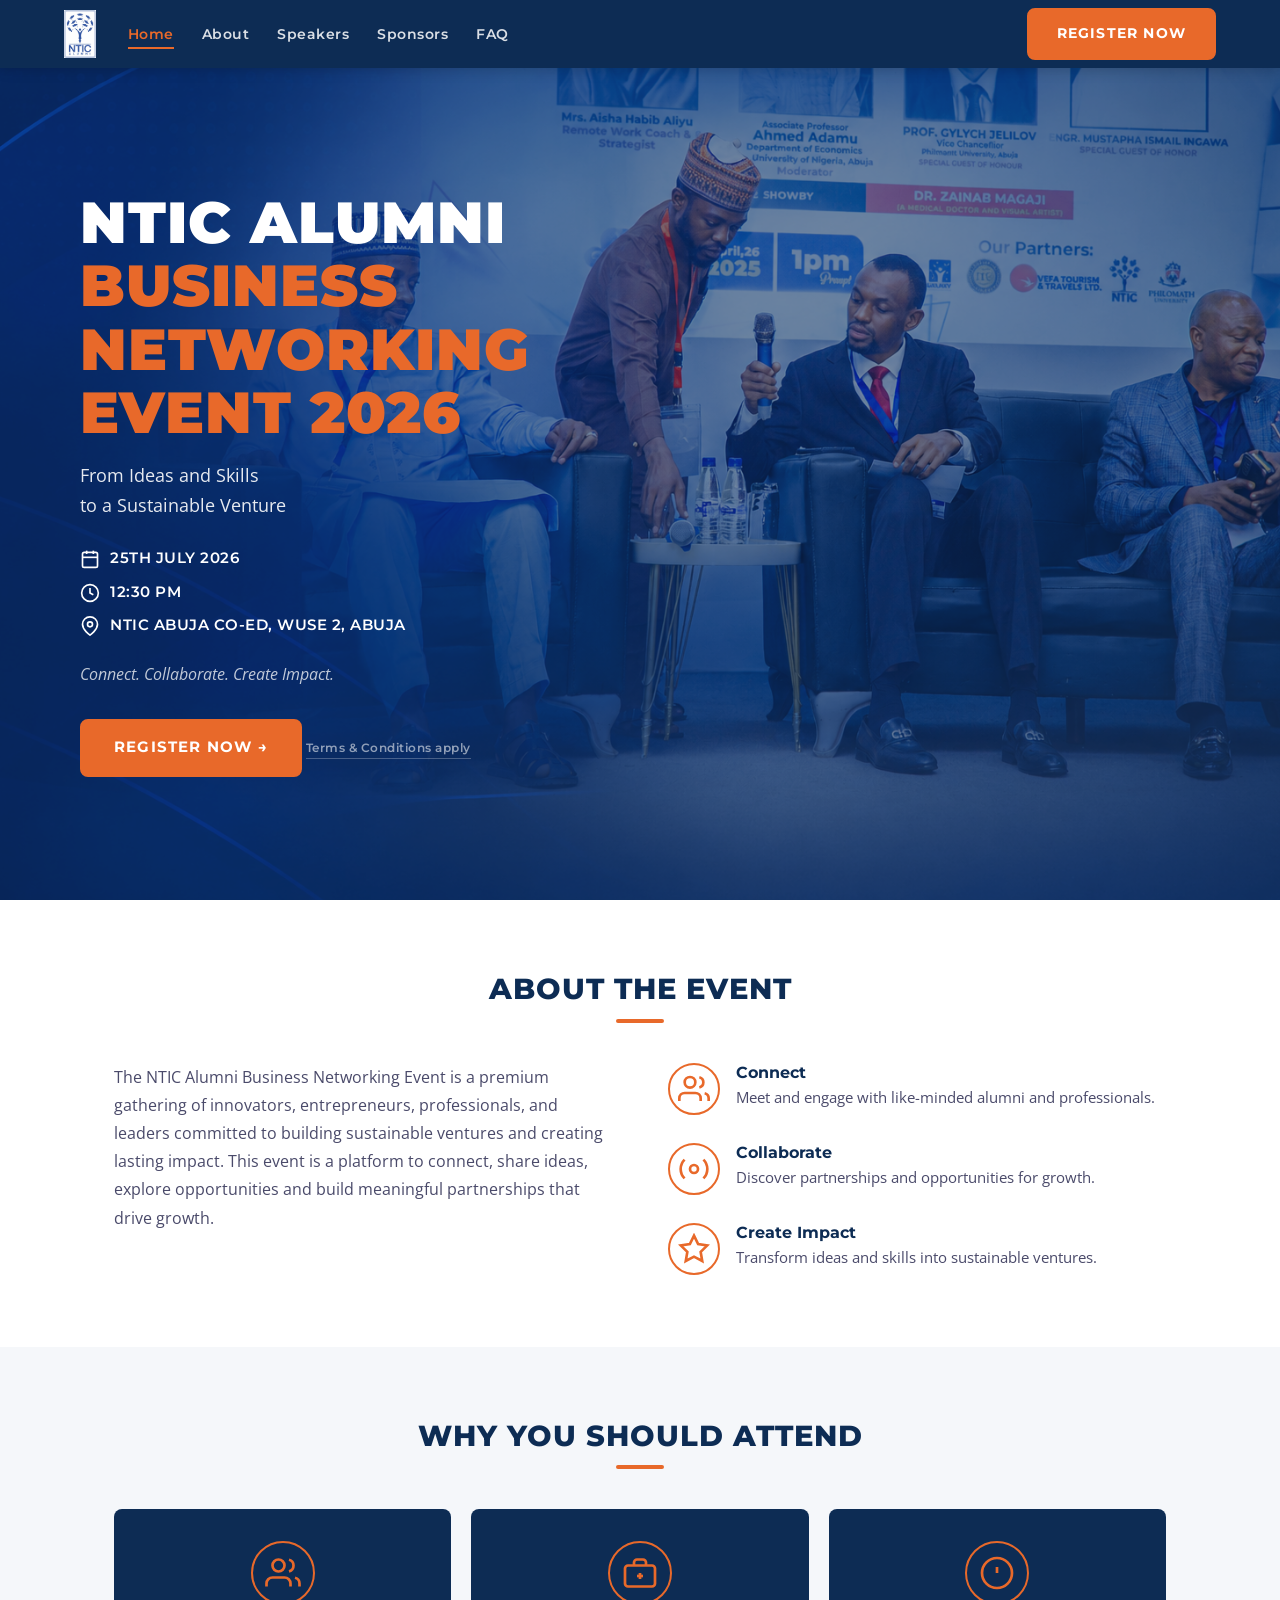
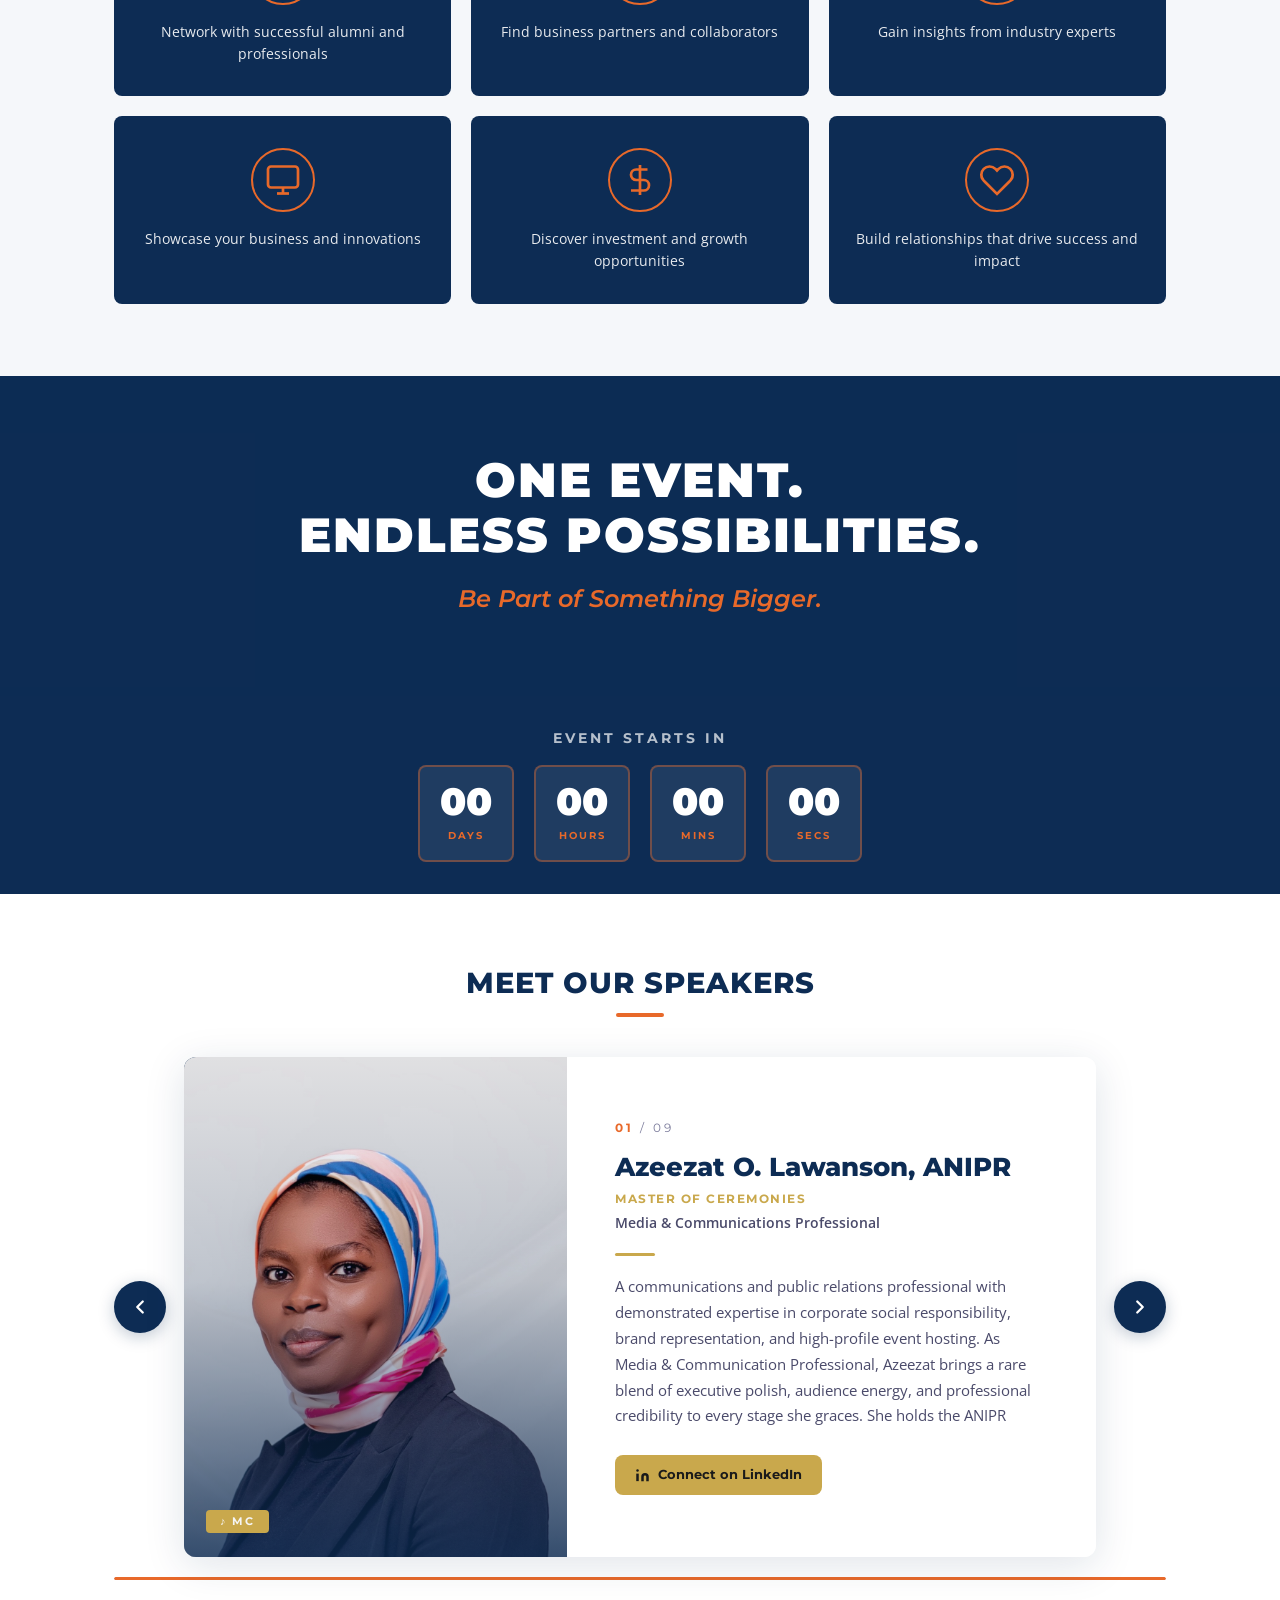
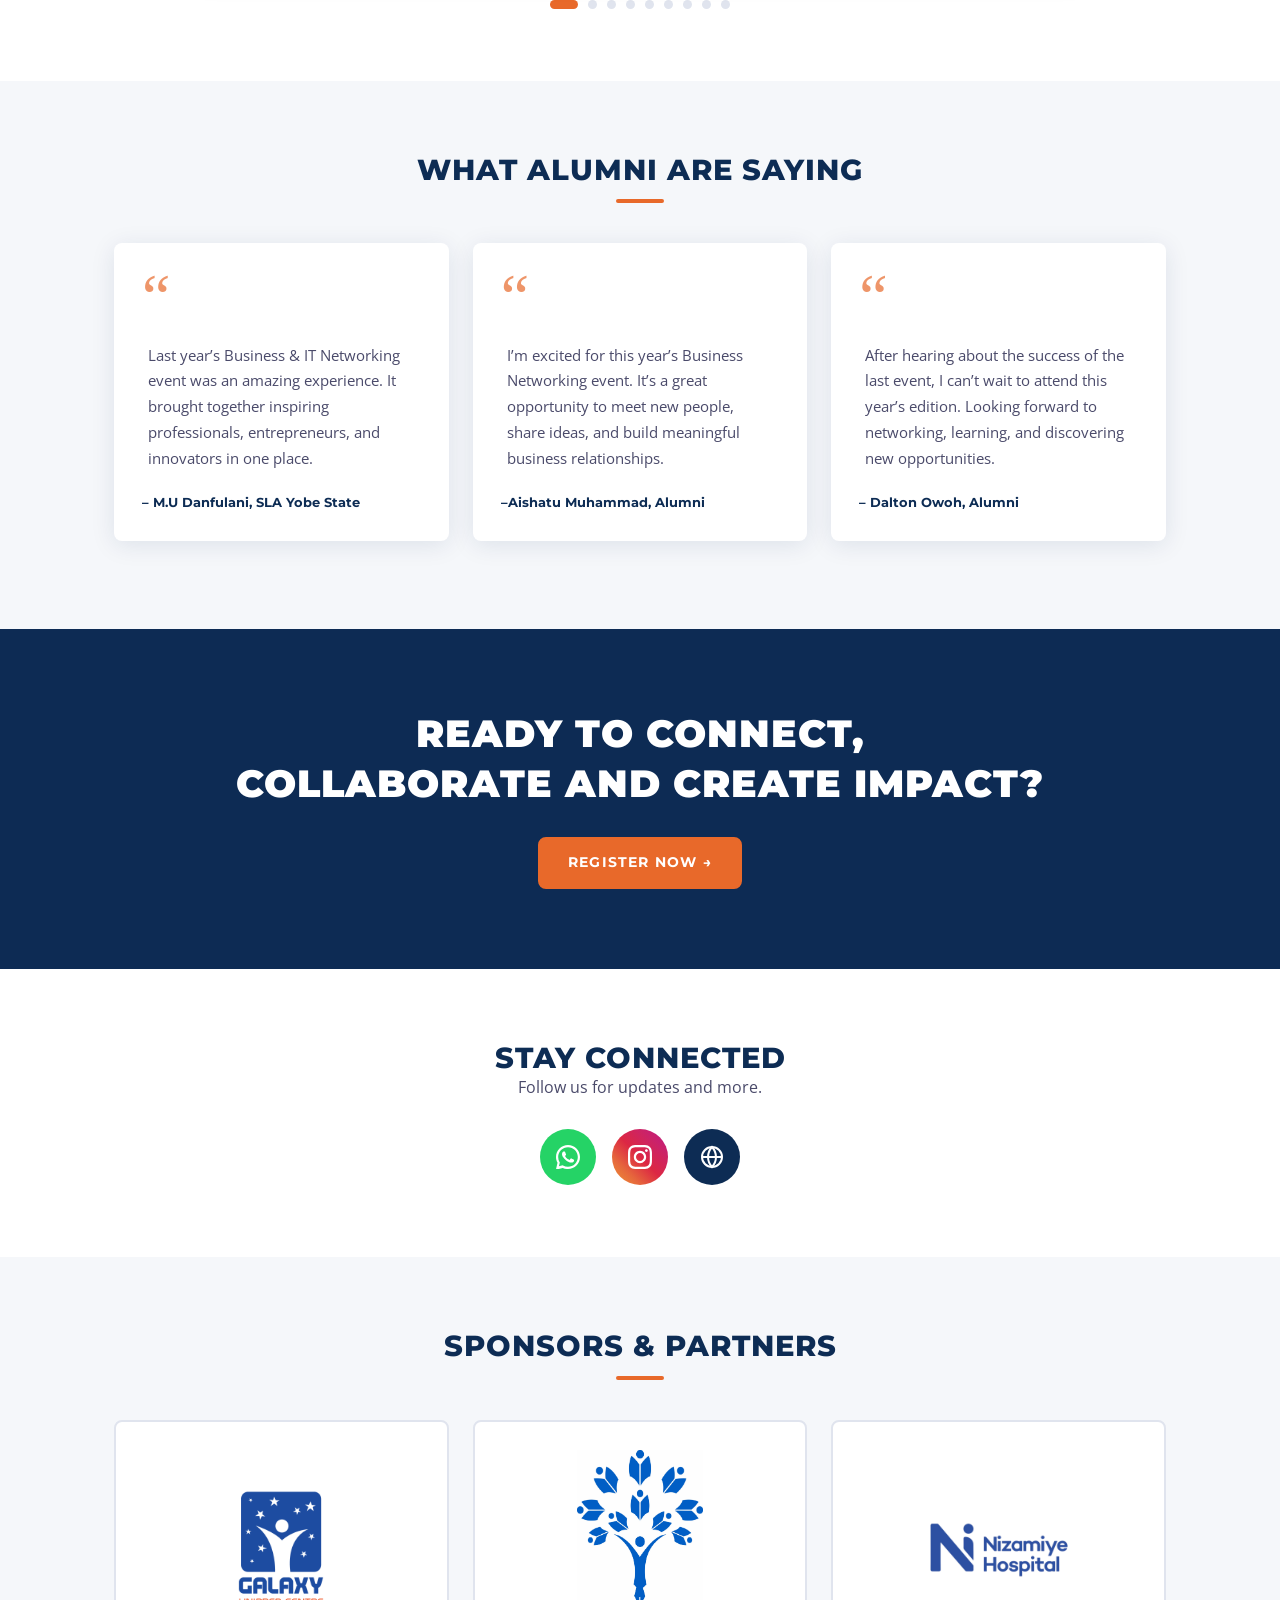
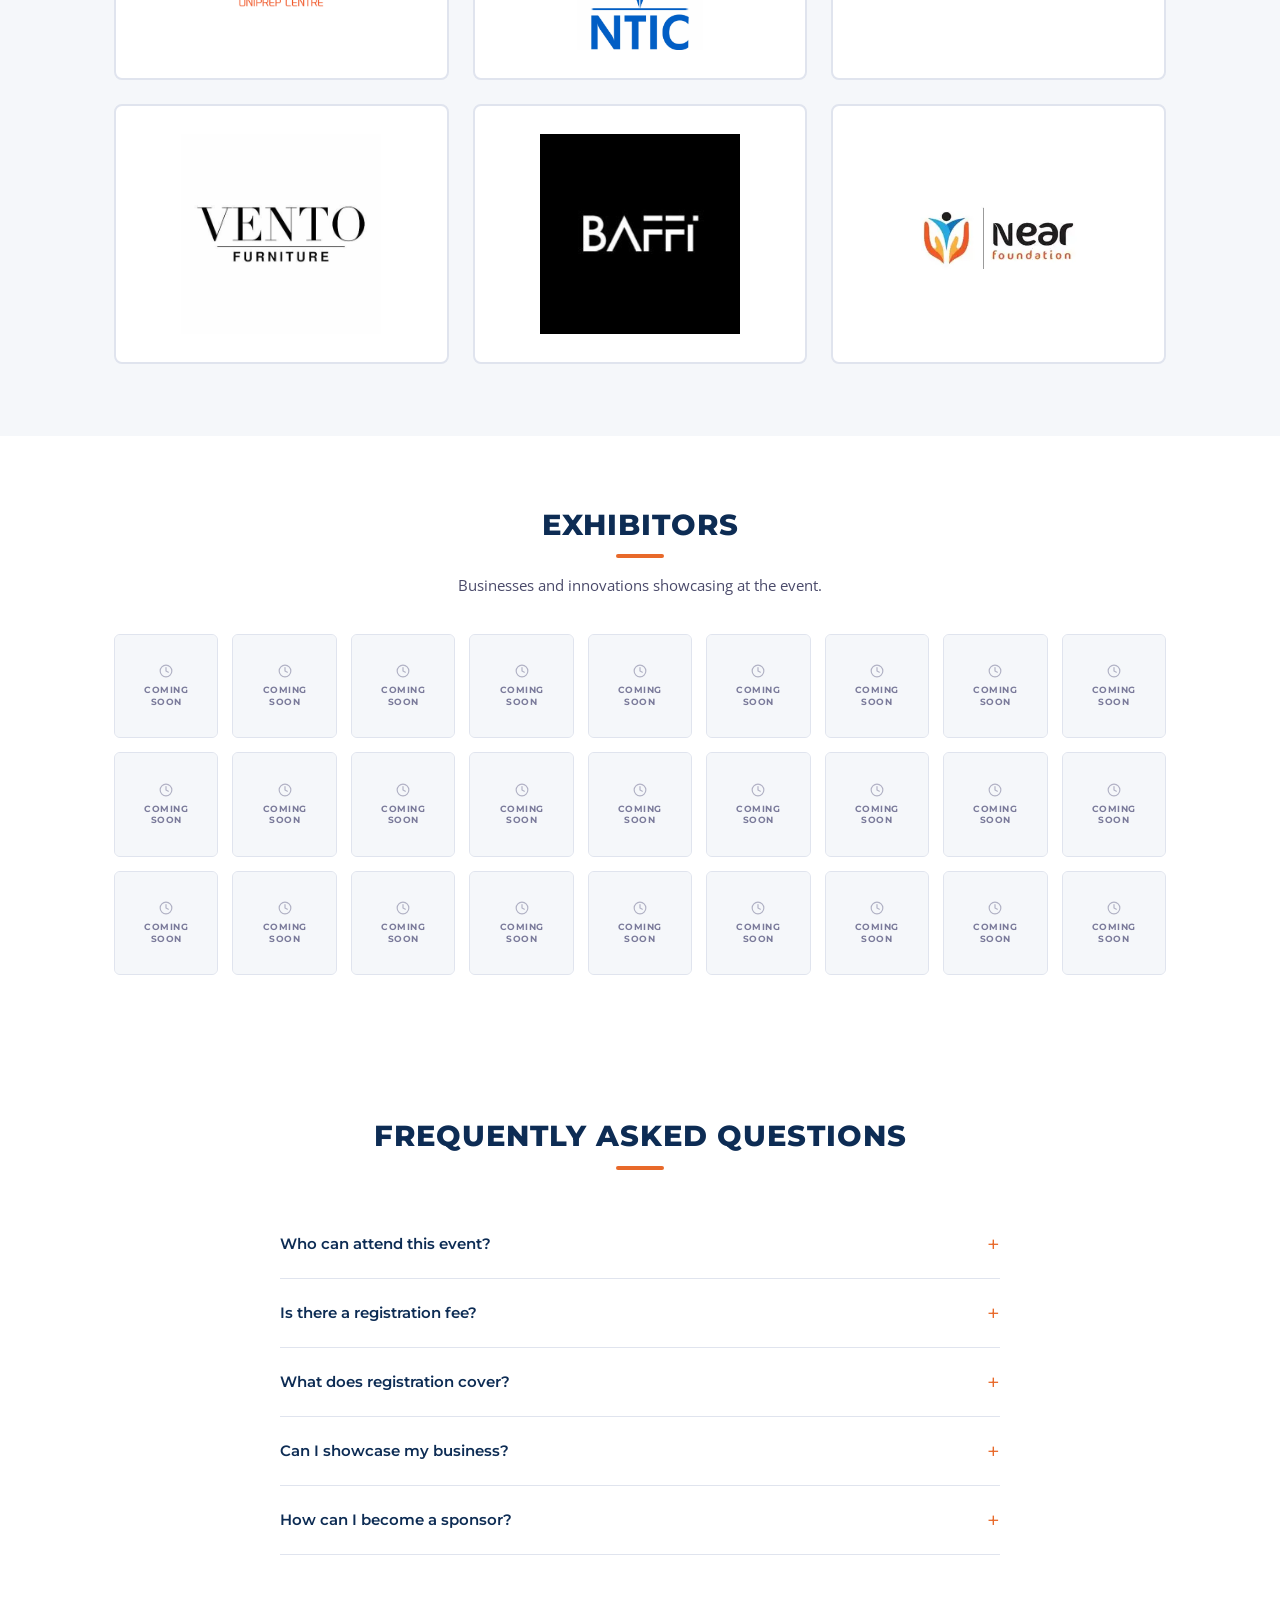
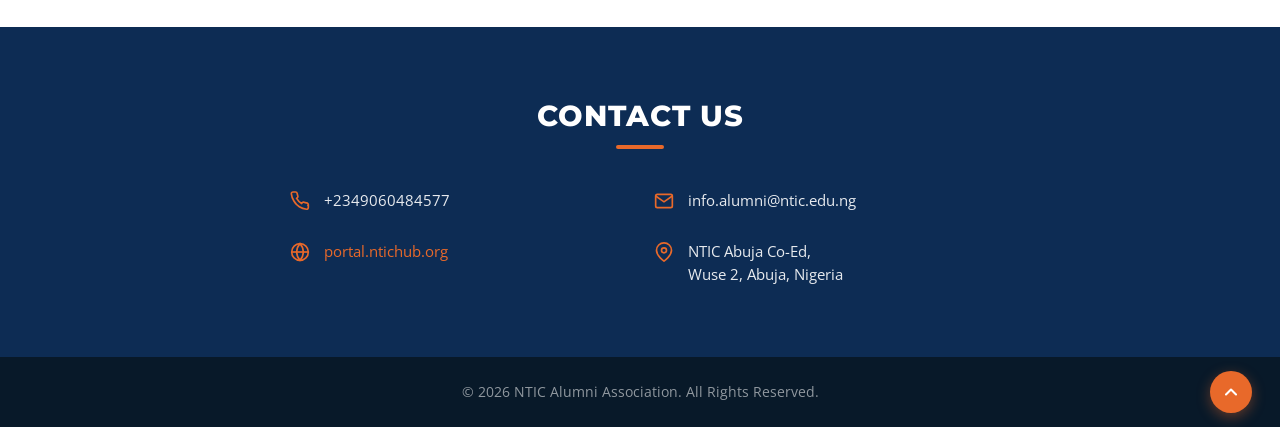
==== commit 15fd1257: "Update index.html" ====
--- a/index.html
+++ b/index.html
@@ -281,7 +281,7 @@
             <p class="s-role">CHIEF EXECUTIVE / MANAGING DIRECTOR</p>
             <p class="s-company">Ag. Managing Director/CEO &mdash; Abuja Enterprise Agency (AEA)</p>
             <div class="s-rule"></div>
-            <p class="s-bio">Dr. Chudi Ugwuada-Ezirigwe serves as the Acting Managing Director and CEO of the Abuja Enterprise Agency (AEA), championing entrepreneurship, investment facilitation, and economic development across the Federal Capital Territory. He brings extensive leadership experience in public sector enterprise and business development, positioning AEA as a key catalyst for sustainable economic growth in Abuja.</p>
+            <p class="s-bio">Dr. Chudi Ugwuada-Ezirigwe serves as the Acting Managing Director and CEO of the Abuja Enterprise Agency (AEA), championing entrepreneurship and economic development across the Federal Capital Territory. He brings extensive leadership experience in public sector enterprise and business development, positioning AEA as a key catalyst for sustainable economic growth in Abuja.</p>
             <a href="https://www.linkedin.com/in/chudi-ugwuada-ezirigwe-99b52832/"
                target="_blank" rel="noopener" class="s-linkedin">
               <svg width="15" height="15" viewBox="0 0 24 24" fill="currentColor">
@@ -360,6 +360,7 @@
           <div class="s-content">
             <p class="s-count">06 <em>/ 09</em></p>
             <h3 class="s-name">Kenneth Sesugh Uvah</h3>
+            <p class="s-alumni-tag">&#127891; NTIC Alumni &bull; Class of 2007</p>
             <p class="s-role">MD / CO-FOUNDER</p>
             <p class="s-company">MD &amp; Co-founder &mdash; Hyella Limited</p>
             <div class="s-rule"></div>
@@ -387,6 +388,7 @@
           <div class="s-content">
             <p class="s-count">07 <em>/ 09</em></p>
             <h3 class="s-name">Aisha Ibrahim Abba</h3>
+            <p class="s-alumni-tag">&#127891; NTIC Alumni &bull; Class of 2007</p>
             <p class="s-role">DIRECTOR</p>
             <p class="s-company">Director &mdash; Ignite Capital</p>
             <div class="s-rule"></div>
@@ -414,6 +416,7 @@
           <div class="s-content">
             <p class="s-count">08 <em>/ 09</em></p>
             <h3 class="s-name">Jamil S.G. Isimbabi</h3>
+            <p class="s-alumni-tag">&#127891; NTIC Alumni &bull; Class of 2011</p>
             <p class="s-role">CEO / DESIGN CONSULTANT</p>
             <p class="s-company">Founder &amp; CEO &mdash; TreuHand Architecture &amp; Design</p>
             <div class="s-rule"></div>
@@ -441,6 +444,7 @@
           <div class="s-content">
             <p class="s-count">09 <em>/ 09</em></p>
             <h3 class="s-name">Abdulmajeed Amussah</h3>
+            <p class="s-alumni-tag">&#127891; NTIC Alumni &bull; Class of 2008</p>
             <p class="s-role">FOUNDER / CEO</p>
             <p class="s-company">Founder &amp; CEO &mdash; DEER Nigeria</p>
             <div class="s-rule"></div>
@@ -508,14 +512,14 @@
         <div class="testimonial-card">
           <div class="quote-icon">&ldquo;</div>
           <p class="testimonial-text" contenteditable="true" title="Click to edit">I’m excited for this year’s Business Networking event. It’s a great opportunity to meet new people, share ideas, and build meaningful business relationships.</p>
-          <span class="testimonial-author">– Abubakar Gana, Alumni</span>
+          <span class="testimonial-author">–Aishatu Muhammad, Alumni</span>
         </div>
 
         <!-- EDITABLE TESTIMONIAL 3 -->
         <div class="testimonial-card">
           <div class="quote-icon">&ldquo;</div>
           <p class="testimonial-text" contenteditable="true" title="Click to edit">After hearing about the success of the last event, I can’t wait to attend this year’s edition. Looking forward to networking, learning, and discovering new opportunities.</p>
-          <span class="testimonial-author">– Dalton Owoh, Coed Alumni</span>
+          <span class="testimonial-author">– Dalton Owoh, Alumni</span>
         </div>
 
       </div>
--- a/style.css
+++ b/style.css
@@ -1577,3 +1577,19 @@
   color: var(--orange);
   border-bottom-color: var(--orange);
 }
+/* ======== SPEAKER ALUMNI TAG ======== */
+.s-alumni-tag {
+  align-items: center;
+  width: fit-content;
+  font-family: 'Montserrat', sans-serif;
+  font-size: 0.68rem;
+  font-weight: 700;
+  letter-spacing: 0.8px;
+  color: var(--white);
+  background: var(--navy);
+  border: 1.5px solid var(--orange);
+  border-radius: 20px;
+  padding: 3px 10px;
+  margin-top: 4px;
+  margin-bottom: 2px;
+}
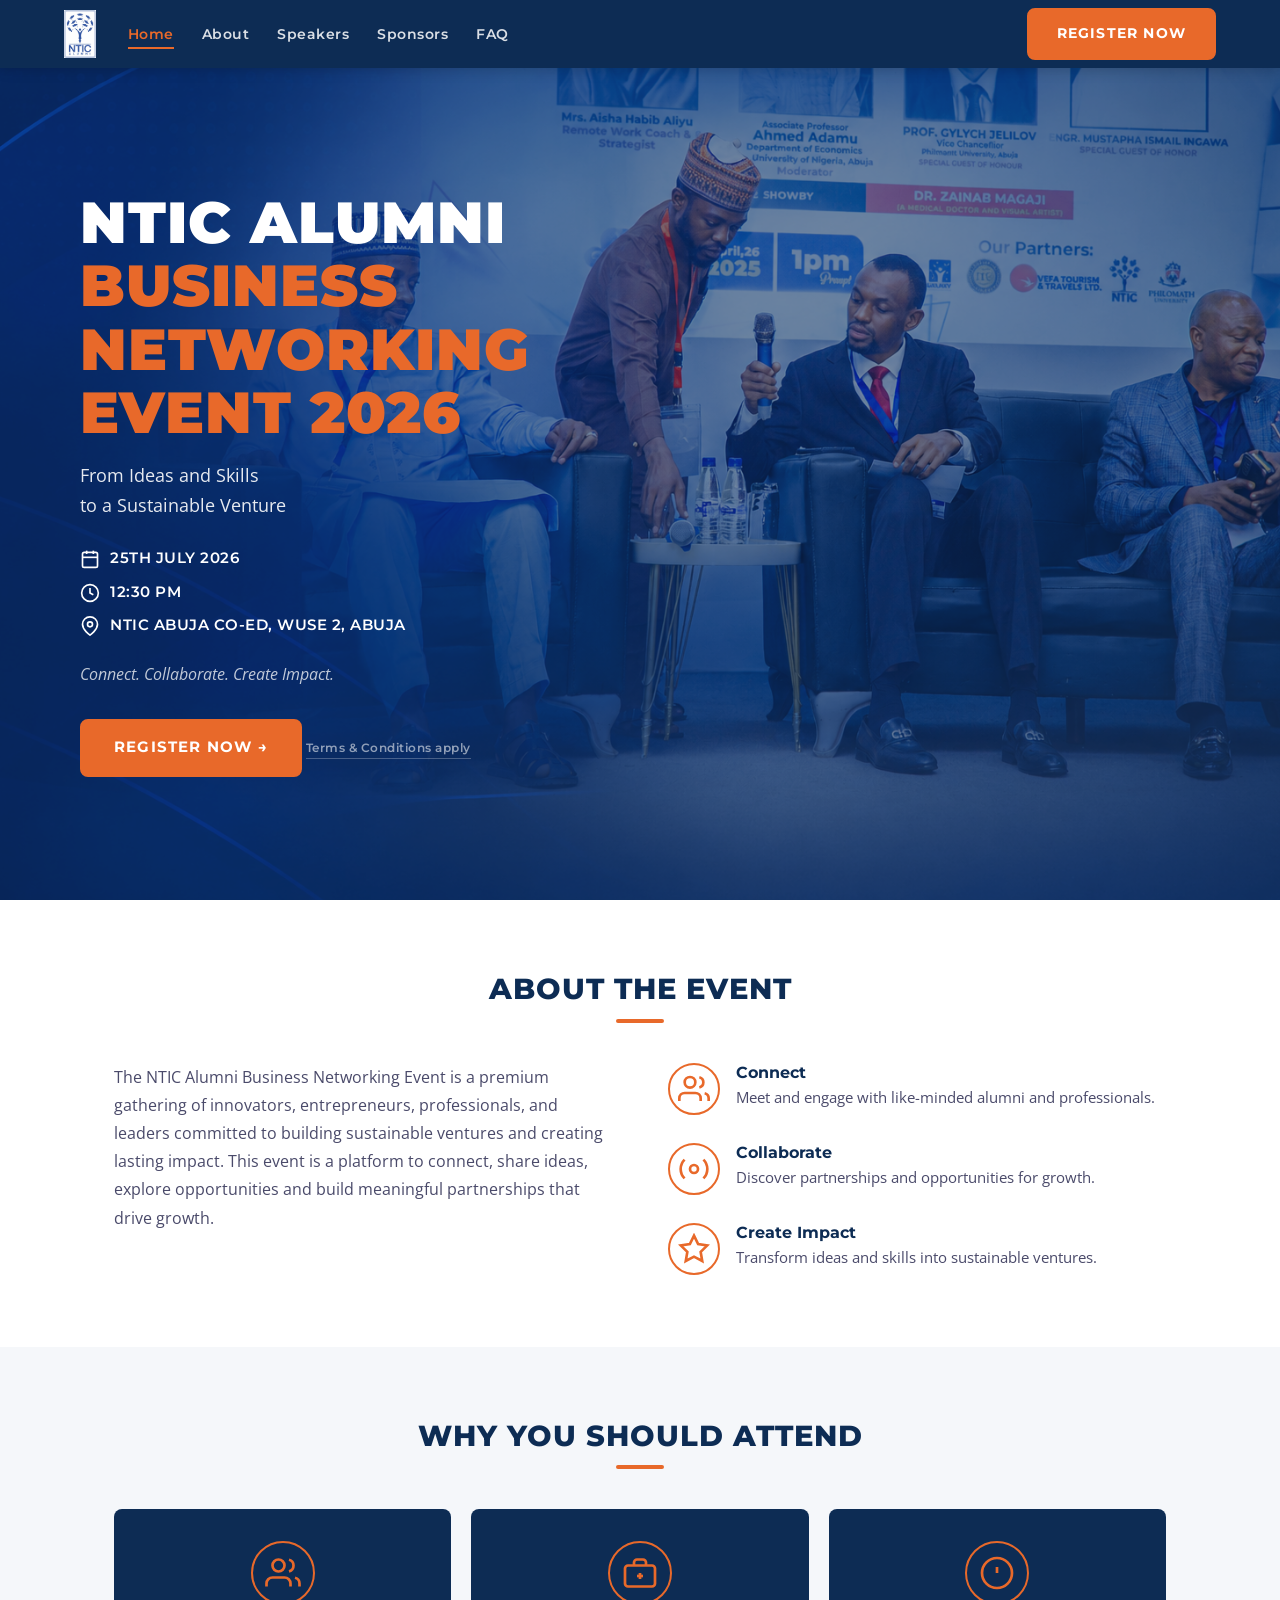
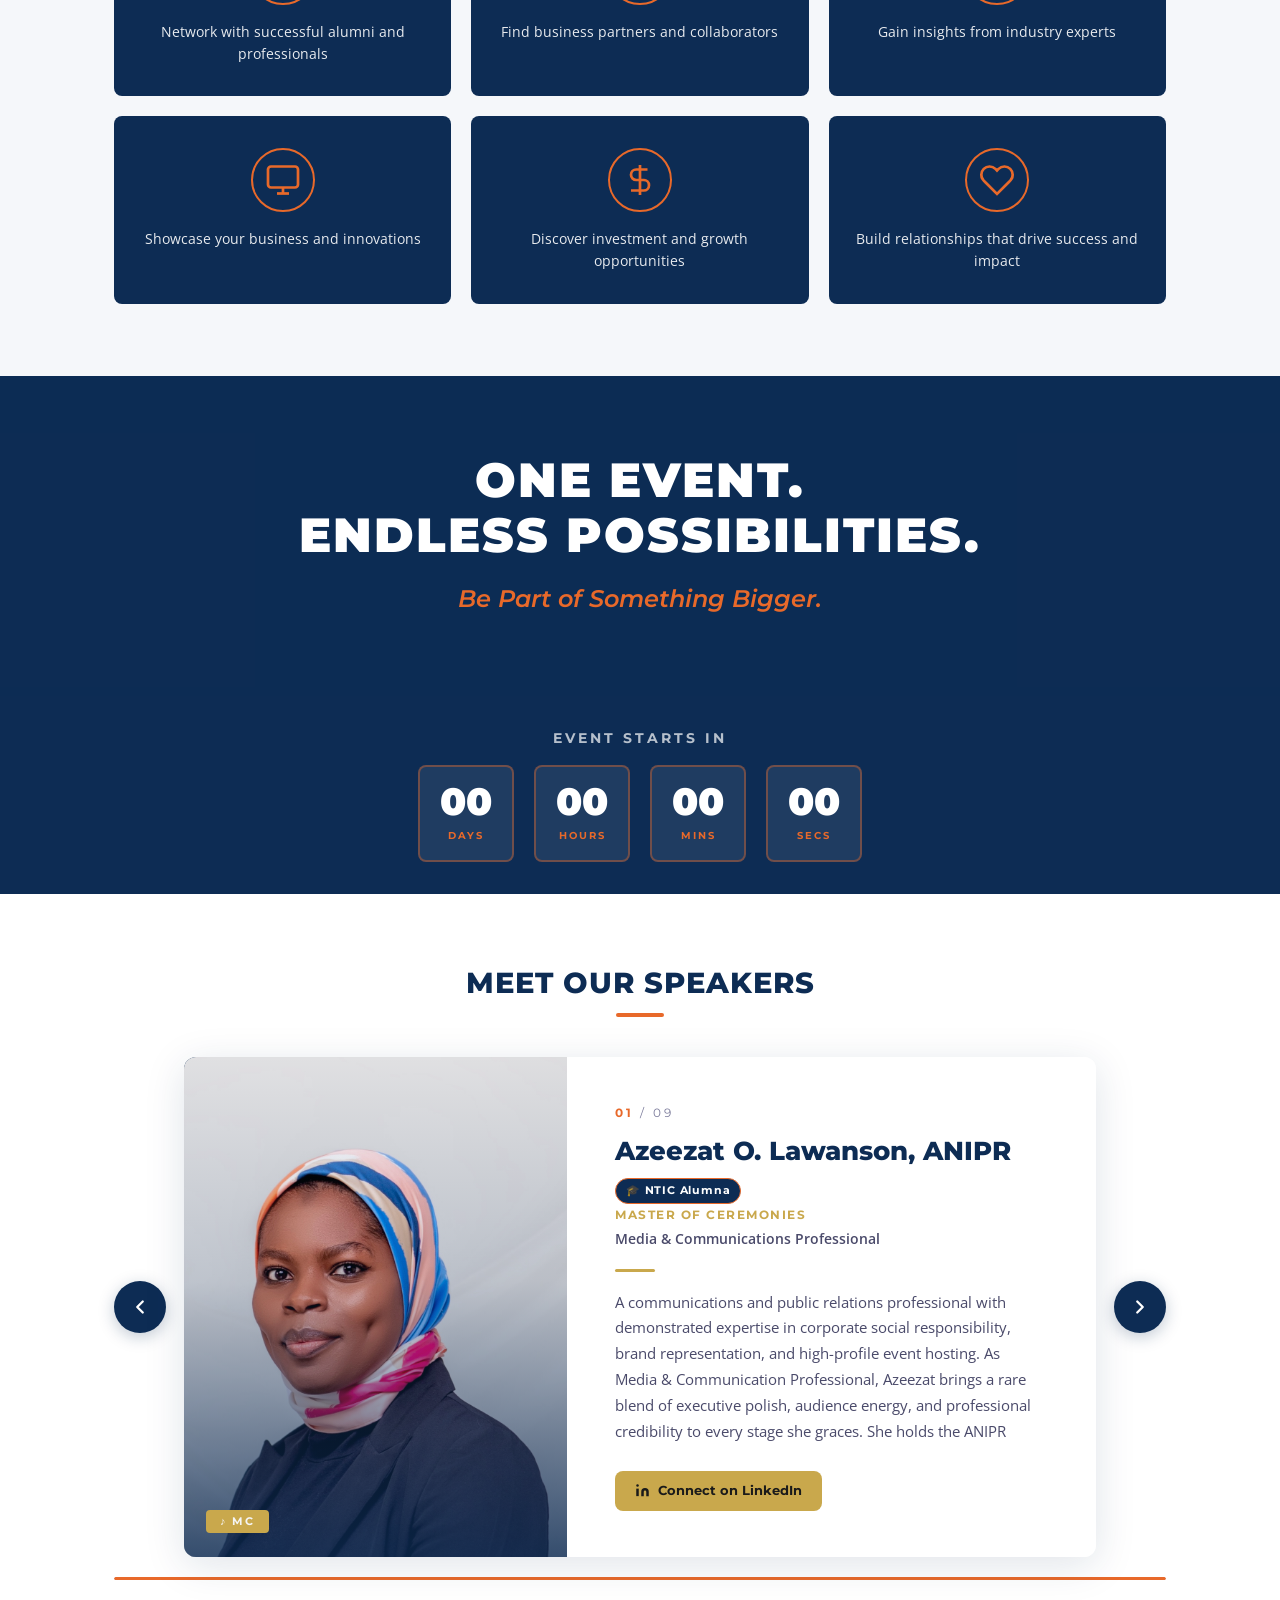
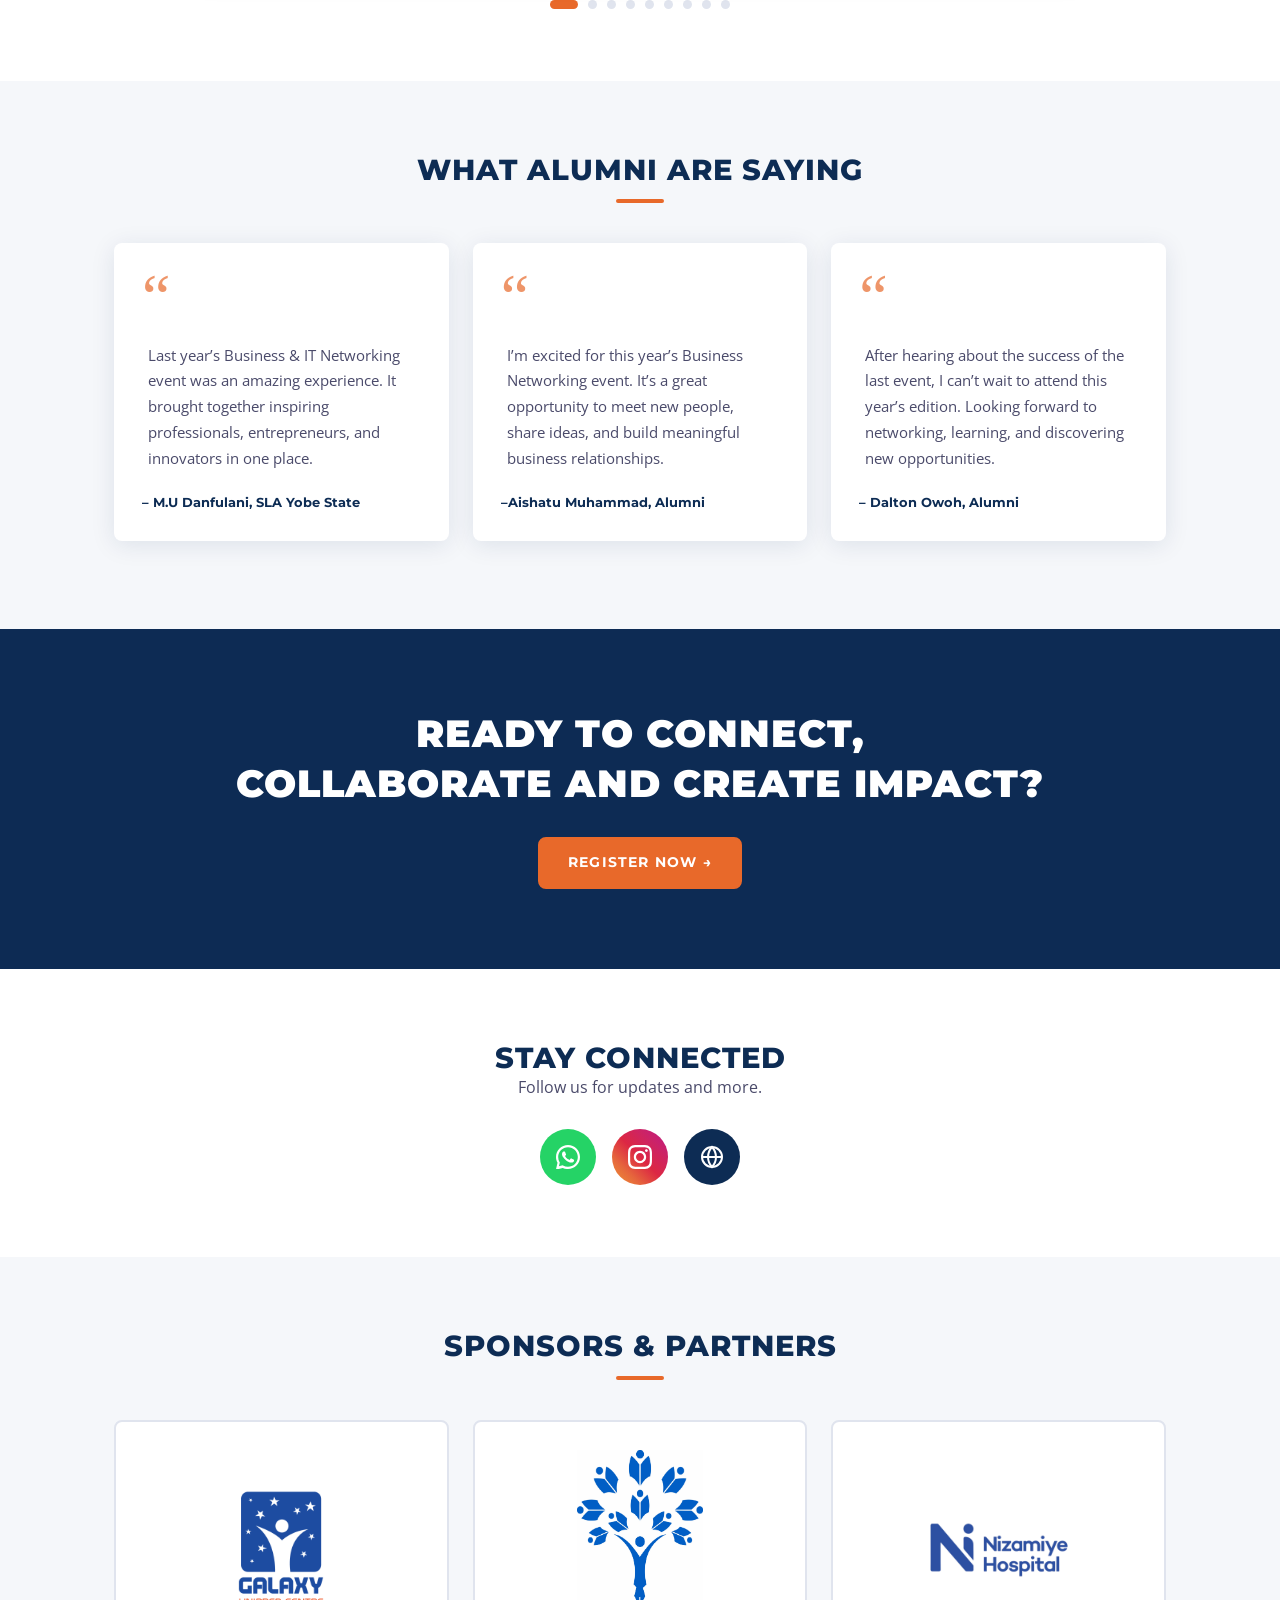
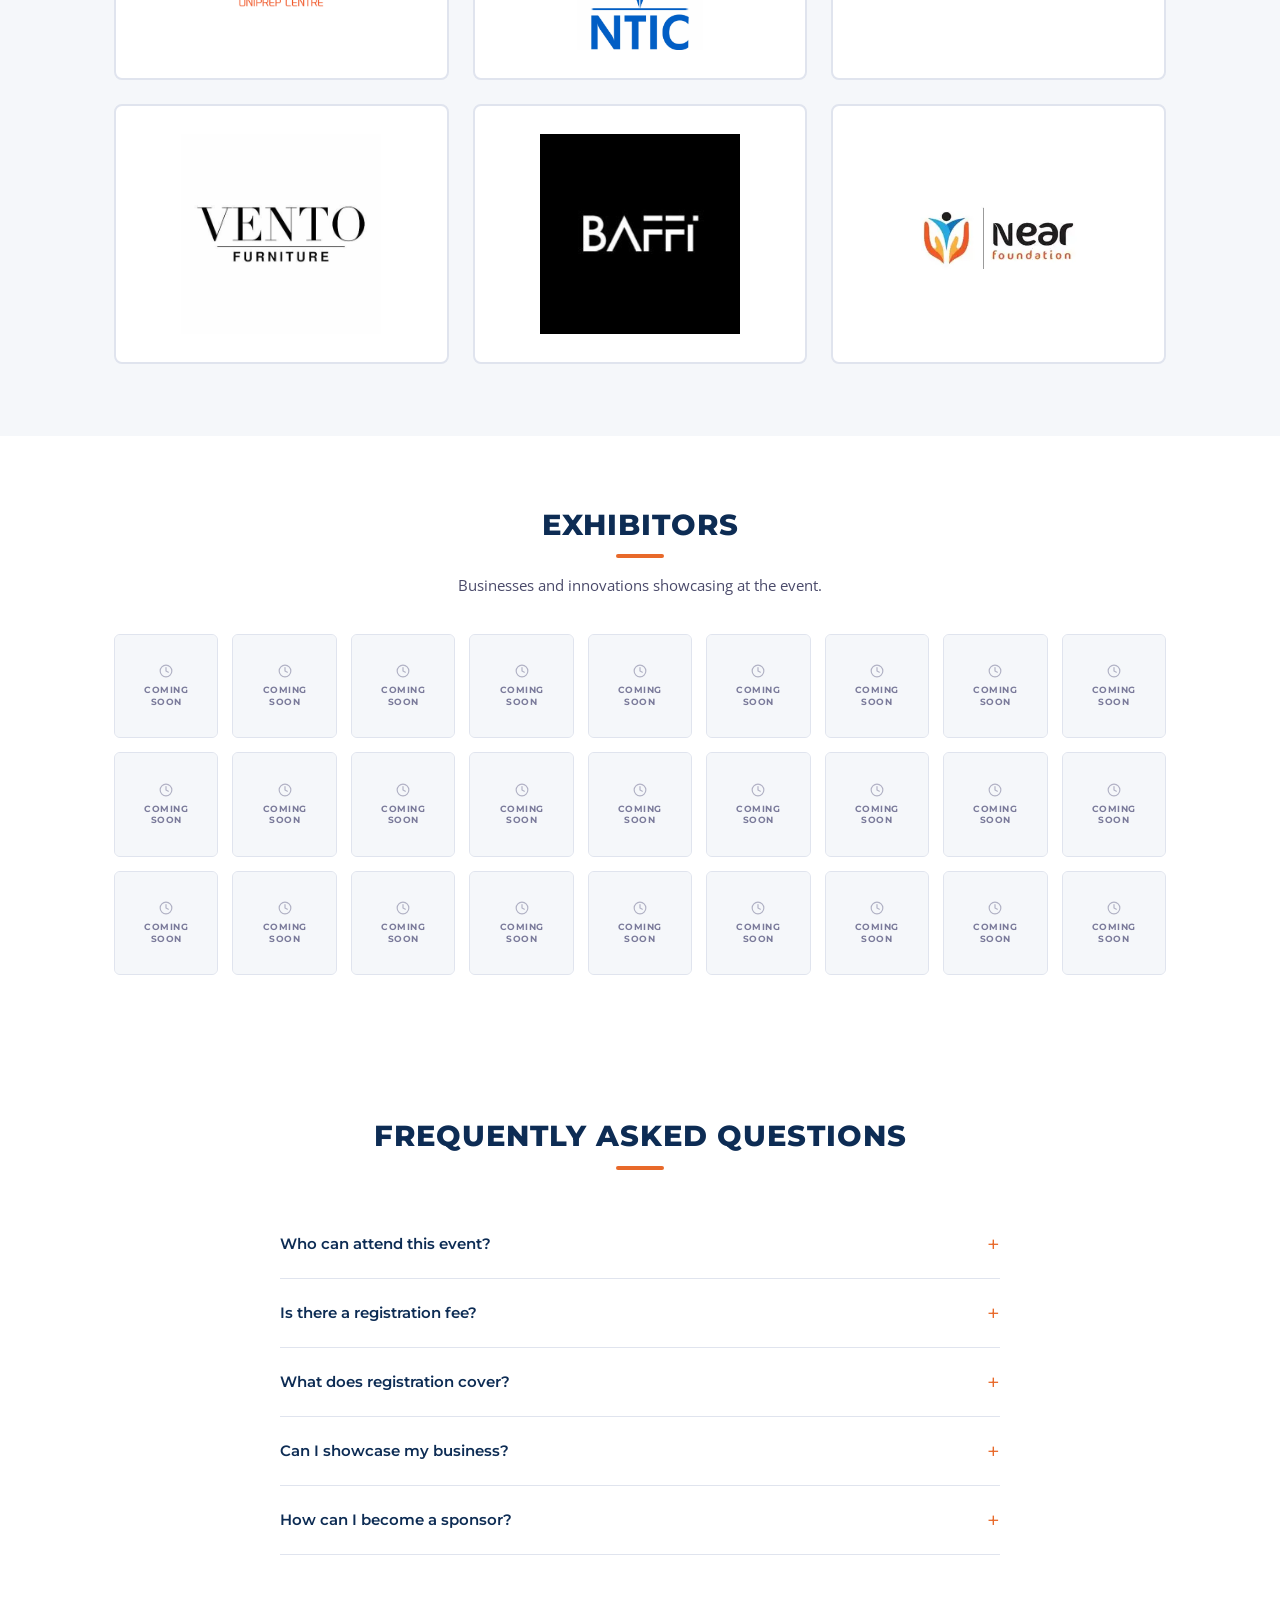
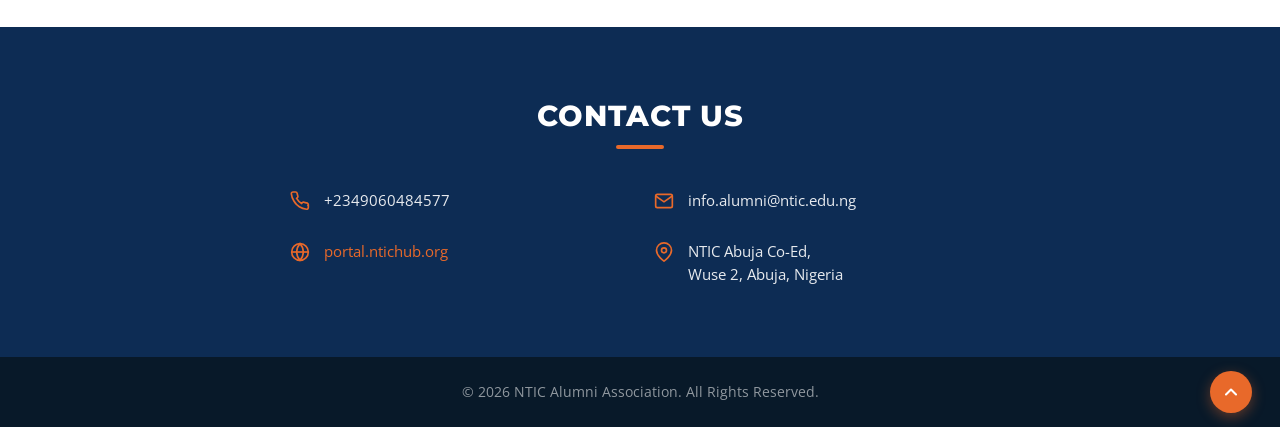
==== commit 047d8f41: "Update index.html" ====
--- a/index.html
+++ b/index.html
@@ -224,6 +224,7 @@
           <div class="s-content">
             <p class="s-count">01 <em>/ 09</em></p>
             <h3 class="s-name">Azeezat O. Lawanson, ANIPR</h3>
+            <p class="s-alumni-tag">&#127891; NTIC Alumna</p>
             <p class="s-role s-role--mc">MASTER OF CEREMONIES</p>
             <p class="s-company">Media &amp; Communications Professional</p>
             <div class="s-rule s-rule--mc"></div>
@@ -305,7 +306,7 @@
           <div class="s-content">
             <p class="s-count">04 <em>/ 09</em></p>
             <h3 class="s-name">Surayyah Ahmad</h3>
-            <p class="s-alumni-tag">&#127891; NTIC Alumni &bull; Class of 2013</p>
+            <p class="s-alumni-tag">&#127891; NTIC Alumna &bull; Class of 2013</p>
             <p class="s-role">CO-FOUNDER / TASK MASTER</p>
             <p class="s-company">Founding Partner, Sabou Capital &nbsp;&bull;&nbsp; Task Master, YEIB</p>
             <div class="s-rule"></div>
@@ -360,7 +361,7 @@
           <div class="s-content">
             <p class="s-count">06 <em>/ 09</em></p>
             <h3 class="s-name">Kenneth Sesugh Uvah</h3>
-            <p class="s-alumni-tag">&#127891; NTIC Alumni &bull; Class of 2007</p>
+            <p class="s-alumni-tag">&#127891; NTIC Alumnus &bull; Class of 2007</p>
             <p class="s-role">MD / CO-FOUNDER</p>
             <p class="s-company">MD &amp; Co-founder &mdash; Hyella Limited</p>
             <div class="s-rule"></div>
@@ -388,7 +389,7 @@
           <div class="s-content">
             <p class="s-count">07 <em>/ 09</em></p>
             <h3 class="s-name">Aisha Ibrahim Abba</h3>
-            <p class="s-alumni-tag">&#127891; NTIC Alumni &bull; Class of 2007</p>
+            <p class="s-alumni-tag">&#127891; NTIC Alumna &bull; Class of 2007</p>
             <p class="s-role">DIRECTOR</p>
             <p class="s-company">Director &mdash; Ignite Capital</p>
             <div class="s-rule"></div>
@@ -416,7 +417,7 @@
           <div class="s-content">
             <p class="s-count">08 <em>/ 09</em></p>
             <h3 class="s-name">Jamil S.G. Isimbabi</h3>
-            <p class="s-alumni-tag">&#127891; NTIC Alumni &bull; Class of 2011</p>
+            <p class="s-alumni-tag">&#127891; NTIC Alumnus &bull; Class of 2011</p>
             <p class="s-role">CEO / DESIGN CONSULTANT</p>
             <p class="s-company">Founder &amp; CEO &mdash; TreuHand Architecture &amp; Design</p>
             <div class="s-rule"></div>
@@ -444,7 +445,7 @@
           <div class="s-content">
             <p class="s-count">09 <em>/ 09</em></p>
             <h3 class="s-name">Abdulmajeed Amussah</h3>
-            <p class="s-alumni-tag">&#127891; NTIC Alumni &bull; Class of 2008</p>
+            <p class="s-alumni-tag">&#127891; NTIC Alumnus &bull; Class of 2008</p>
             <p class="s-role">FOUNDER / CEO</p>
             <p class="s-company">Founder &amp; CEO &mdash; DEER Nigeria</p>
             <div class="s-rule"></div>
